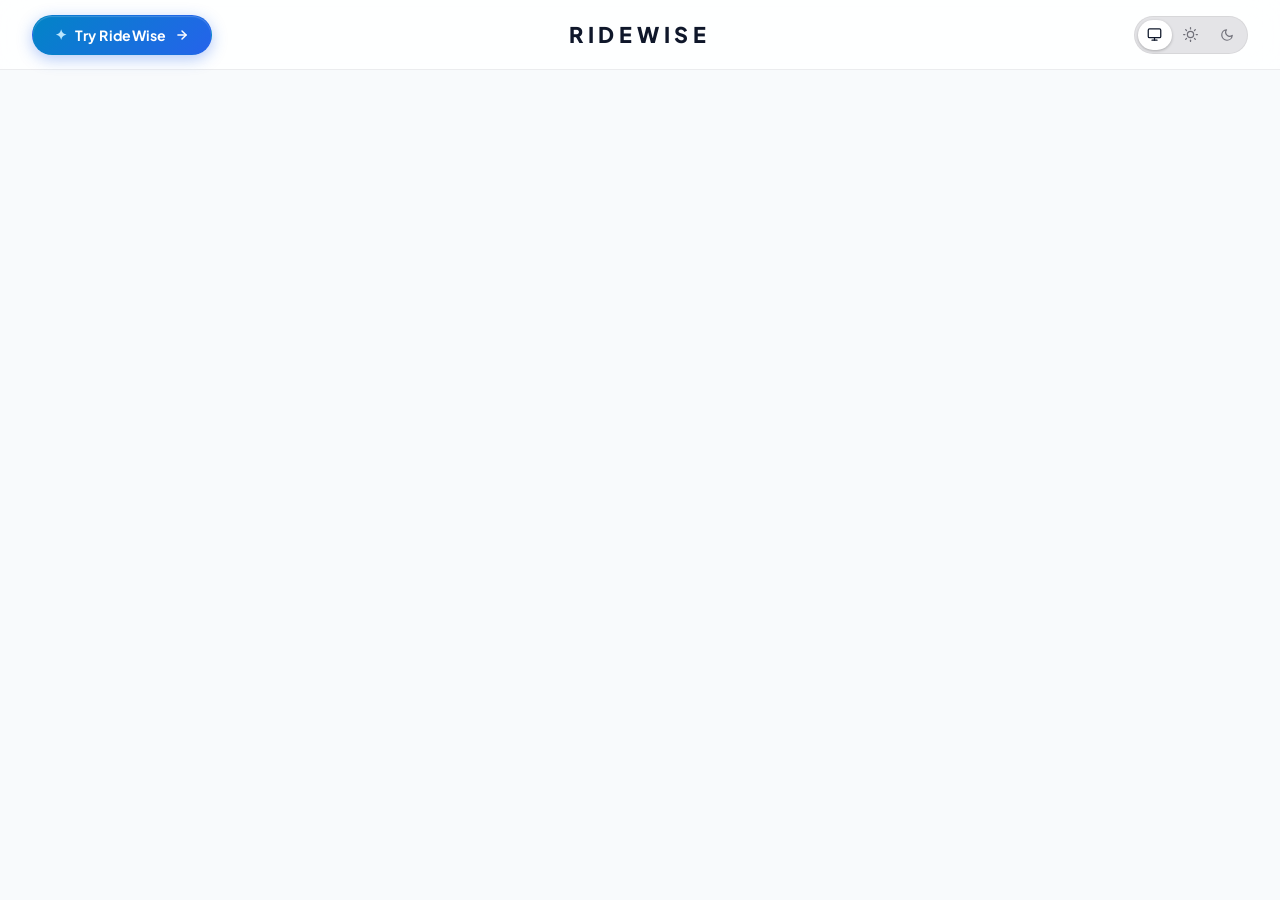
==== landingPage.html @ 850364be "Update landing page layout, styles, and behavior" ====
<!DOCTYPE html>
<html lang="en" data-theme="dark">
<head>
  <meta charset="UTF-8" />
  <meta name="viewport" content="width=device-width, initial-scale=1.0" />
  <title>RIDEWISE</title>

  <!-- App Tab Icon -->
  <link rel="icon" type="image/png" href="ridewise-icon-192.png" />

  <!-- Google Font -->
  <link rel="preconnect" href="https://fonts.googleapis.com" />
  <link rel="preconnect" href="https://fonts.gstatic.com" crossorigin />
  <link href="https://fonts.googleapis.com/css2?family=Plus+Jakarta+Sans:wght@500;700;800&display=swap" rel="stylesheet" />

  <link rel="stylesheet" href="landingPage.css" />
</head>
<body>

  <!-- Top Bar -->
  <header class="topbar">
    <!-- Left: Try RideWise Button -->
    <div class="topbar-left">
      <a href="https://ride-wise.pages.dev" target="_blank" rel="noopener noreferrer" class="btn-try">
        <span class="btn-sparkle">✦</span>
        <span class="btn-text">Try RideWise</span>
        <svg class="btn-arrow" width="14" height="14" viewBox="0 0 24 24" fill="none" stroke="currentColor" stroke-width="2.5" stroke-linecap="round" stroke-linejoin="round">
          <line x1="5" y1="12" x2="19" y2="12"></line>
          <polyline points="12 5 19 12 12 19"></polyline>
        </svg>
      </a>
    </div>

    <!-- Center: App Name -->
    <div class="topbar-center">
      <span class="app-name">RIDEWISE</span>
    </div>

    <!-- Right: 3-Segmented Pill Switcher (System, Light, Dark) -->
    <div class="topbar-right">
      <div class="theme-segment" role="radiogroup" aria-label="Theme switcher">
        <!-- 1. System -->
        <button class="theme-btn" data-theme-choice="system" title="System preference" aria-label="System preference">
          <svg width="15" height="15" viewBox="0 0 24 24" fill="none" stroke="currentColor" stroke-width="2" stroke-linecap="round" stroke-linejoin="round">
            <rect x="2" y="3" width="20" height="14" rx="2" ry="2"></rect>
            <line x1="8" y1="21" x2="16" y2="21"></line>
            <line x1="12" y1="17" x2="12" y2="21"></line>
          </svg>
        </button>

        <!-- 2. Light -->
        <button class="theme-btn" data-theme-choice="light" title="Light theme" aria-label="Light theme">
          <svg width="15" height="15" viewBox="0 0 24 24" fill="none" stroke="currentColor" stroke-width="2" stroke-linecap="round" stroke-linejoin="round">
            <circle cx="12" cy="12" r="5"></circle>
            <line x1="12" y1="1" x2="12" y2="3"></line>
            <line x1="12" y1="21" x2="12" y2="23"></line>
            <line x1="4.22" y1="4.22" x2="5.64" y2="5.64"></line>
            <line x1="18.36" y1="18.36" x2="19.78" y2="19.78"></line>
            <line x1="1" y1="12" x2="3" y2="12"></line>
            <line x1="21" y1="12" x2="23" y2="12"></line>
            <line x1="4.22" y1="19.78" x2="5.64" y2="18.36"></line>
            <line x1="18.36" y1="5.64" x2="19.78" y2="4.22"></line>
          </svg>
        </button>

        <!-- 3. Dark -->
        <button class="theme-btn" data-theme-choice="dark" title="Dark theme" aria-label="Dark theme">
          <svg width="14" height="14" viewBox="0 0 24 24" fill="none" stroke="currentColor" stroke-width="2" stroke-linecap="round" stroke-linejoin="round">
            <path d="M21 12.79A9 9 0 1 1 11.21 3 7 7 0 0 0 21 12.79z"></path>
          </svg>
        </button>
      </div>
    </div>
  </header>

  <main class="main-content">
    <!-- Next sections will go here -->
  </main>

  <script src="landingPage.js"></script>
</body>
</html>
---- landingPage.css ----
/* ==========================================================================
   RIDEWISE LANDING PAGE — 2 THEMES (Dark & Light) + SYSTEM SWITCHER
   ========================================================================== */

/* 1. DARK THEME (Default) */
:root,
[data-theme="dark"] {
  --bg-color: #07090e;
  --topbar-bg: rgba(11, 15, 23, 0.85);
  --border-color: rgba(255, 255, 255, 0.08);

  --text-main: #FFFFFF;
  --text-muted: #94A3B8;

  --accent-cyan: #00F2FE;
  --accent-blue: #3B82F6;

  /* Try Button */
  --btn-try-bg: linear-gradient(135deg, rgba(0, 242, 254, 0.14) 0%, rgba(59, 130, 246, 0.22) 100%);
  --btn-try-border: rgba(0, 242, 254, 0.4);
  --btn-try-color: #FFFFFF;
  --btn-try-glow: rgba(0, 242, 254, 0.35);
  --btn-try-sparkle: #00F2FE;

  /* Pill Switch Colors */
  --pill-bg: #14171F;
  --pill-border: rgba(255, 255, 255, 0.08);
  --pill-icon: #71717A;
  --pill-icon-hover: #D4D4D8;
  --pill-active-bg: #27272A;
  --pill-active-color: #FFFFFF;
}

/* 2. LIGHT THEME */
[data-theme="light"] {
  --bg-color: #F8FAFC;
  --topbar-bg: rgba(255, 255, 255, 0.85);
  --border-color: rgba(15, 23, 42, 0.08);

  --text-main: #0F172A;
  --text-muted: #64748B;

  --accent-cyan: #0284C7;
  --accent-blue: #2563EB;

  /* Try Button */
  --btn-try-bg: linear-gradient(135deg, #0284C7 0%, #2563EB 100%);
  --btn-try-border: transparent;
  --btn-try-color: #FFFFFF;
  --btn-try-glow: rgba(37, 99, 235, 0.35);
  --btn-try-sparkle: #BAE6FD;

  /* Pill Switch Colors */
  --pill-bg: #E4E4E7;
  --pill-border: rgba(0, 0, 0, 0.06);
  --pill-icon: #71717A;
  --pill-icon-hover: #18181B;
  --pill-active-bg: #FFFFFF;
  --pill-active-color: #0F172A;
}

/* Base Reset */
*, *::before, *::after {
  box-sizing: border-box;
  margin: 0;
  padding: 0;
}

body {
  background-color: var(--bg-color);
  color: var(--text-main);
  font-family: 'Plus Jakarta Sans', sans-serif;
  min-height: 100vh;
  transition: background-color 0.3s ease, color 0.3s ease;
}

.text-muted {
  color: var(--text-muted);
}

/* Top Bar */
.topbar {
  position: sticky;
  top: 0;
  width: 100%;
  height: 70px;
  background: var(--topbar-bg);
  backdrop-filter: blur(16px);
  -webkit-backdrop-filter: blur(16px);
  border-bottom: 1px solid var(--border-color);

  display: flex;
  align-items: center;
  justify-content: space-between;
  padding: 0 32px;
  z-index: 100;
  transition: background-color 0.3s ease, border-color 0.3s ease;
}

/* Left: Try RideWise Button */
.topbar-left {
  flex: 1;
  display: flex;
  align-items: center;
  justify-content: flex-start;
}

.btn-try {
  position: relative;
  overflow: hidden;
  display: inline-flex;
  align-items: center;
  gap: 8px;
  padding: 10px 22px;
  background: var(--btn-try-bg);
  border: 1px solid var(--btn-try-border);
  border-radius: 9999px;

  color: var(--btn-try-color);
  font-size: 0.88rem;
  font-weight: 700;
  text-decoration: none;
  letter-spacing: 0.02em;

  box-shadow: 0 4px 15px var(--btn-try-glow), inset 0 1px 1px rgba(255, 255, 255, 0.2);
  transition: all 0.3s cubic-bezier(0.16, 1, 0.3, 1);
}

/* Shimmer Light Reflection Sweep */
.btn-try::before {
  content: '';
  position: absolute;
  top: 0;
  left: -100%;
  width: 60%;
  height: 100%;
  background: linear-gradient(90deg, transparent, rgba(255, 255, 255, 0.35), transparent);
  transform: skewX(-20deg);
  transition: left 0.6s ease;
}

.btn-try:hover::before {
  left: 150%;
}

.btn-try:hover {
  transform: translateY(-2px);
  box-shadow: 0 8px 25px var(--btn-try-glow), inset 0 1px 1px rgba(255, 255, 255, 0.3);
}

.btn-try:active {
  transform: translateY(0px) scale(0.97);
}

/* Sparkle Star */
.btn-sparkle {
  color: var(--btn-try-sparkle);
  font-size: 0.85rem;
  line-height: 1;
  display: inline-block;
  transition: transform 0.4s ease;
}

.btn-try:hover .btn-sparkle {
  transform: rotate(180deg) scale(1.2);
}

/* Arrow Icon */
.btn-arrow {
  transition: transform 0.25s ease;
}

.btn-try:hover .btn-arrow {
  transform: translateX(4px);
}

/* Center: App Name */
.topbar-center {
  flex: 1;
  display: flex;
  align-items: center;
  justify-content: center;
}

.app-name {
  font-size: 1.35rem;
  font-weight: 800;
  letter-spacing: 0.22em;
  color: var(--text-main);
  text-transform: uppercase;
}

/* Right: Theme Segmented Pill Container */
.topbar-right {
  flex: 1;
  display: flex;
  align-items: center;
  justify-content: flex-end;
}

.theme-segment {
  display: inline-flex;
  align-items: center;
  background: var(--pill-bg);
  border: 1px solid var(--pill-border);
  border-radius: 9999px;
  padding: 3px;
  gap: 2px;
  transition: background 0.3s ease;
}

/* Individual Icon Buttons inside the Pill */
.theme-btn {
  background: transparent;
  border: none;
  color: var(--pill-icon);
  width: 34px;
  height: 30px;
  border-radius: 9999px;
  display: flex;
  align-items: center;
  justify-content: center;
  cursor: pointer;
  transition: all 0.2s ease;
}

.theme-btn:hover {
  color: var(--pill-icon-hover);
}

/* Active Highlight Pill (matches uploaded screenshot) */
.theme-btn.active {
  background: var(--pill-active-bg);
  color: var(--pill-active-color);
  box-shadow: 0 1px 3px rgba(0, 0, 0, 0.25);
}
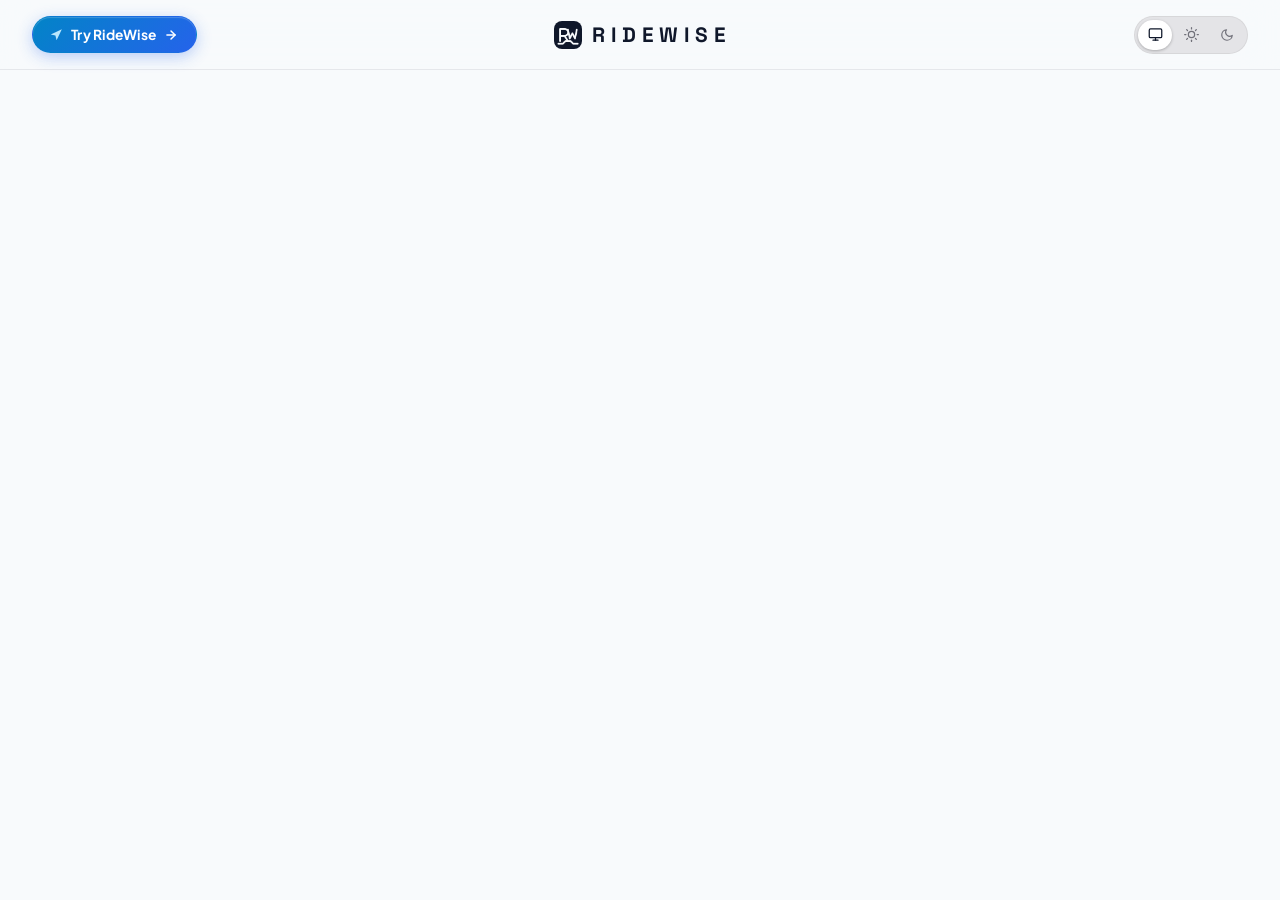
==== commit 649a2294: "The new look of the topbar" ====
--- a/landingPage.html
+++ b/landingPage.html
@@ -8,39 +8,49 @@
   <!-- App Tab Icon -->
   <link rel="icon" type="image/png" href="ridewise-icon-192.png" />
 
-  <!-- Google Font -->
+  <!-- Google Fonts: body text + wordmark -->
   <link rel="preconnect" href="https://fonts.googleapis.com" />
   <link rel="preconnect" href="https://fonts.gstatic.com" crossorigin />
-  <link href="https://fonts.googleapis.com/css2?family=Plus+Jakarta+Sans:wght@500;700;800&display=swap" rel="stylesheet" />
+  <link href="https://fonts.googleapis.com/css2?family=Plus+Jakarta+Sans:wght@500;700;800&family=Space+Grotesk:wght@700&display=swap" rel="stylesheet" />
 
   <link rel="stylesheet" href="landingPage.css" />
 </head>
 <body>
 
   <!-- Top Bar -->
-  <header class="topbar">
+  <header class="topbar" id="topbar">
+
     <!-- Left: Try RideWise Button -->
     <div class="topbar-left">
-      <a href="https://ride-wise.pages.dev" target="_blank" rel="noopener noreferrer" class="btn-try">
-        <span class="btn-sparkle">✦</span>
+      <a href="https://ride-wise.pages.dev" target="_blank" rel="noopener noreferrer" class="btn-try" aria-label="Try RideWise (opens the app)">
+        <!-- Navigation arrow icon (like the GPS puck in the app) -->
+        <svg class="btn-nav-icon" width="14" height="14" viewBox="0 0 24 24" fill="currentColor" aria-hidden="true">
+          <polygon points="3 11 22 2 13 21 11 13 3 11"></polygon>
+        </svg>
         <span class="btn-text">Try RideWise</span>
-        <svg class="btn-arrow" width="14" height="14" viewBox="0 0 24 24" fill="none" stroke="currentColor" stroke-width="2.5" stroke-linecap="round" stroke-linejoin="round">
+        <svg class="btn-arrow" width="14" height="14" viewBox="0 0 24 24" fill="none" stroke="currentColor" stroke-width="2.5" stroke-linecap="round" stroke-linejoin="round" aria-hidden="true">
           <line x1="5" y1="12" x2="19" y2="12"></line>
           <polyline points="12 5 19 12 12 19"></polyline>
         </svg>
       </a>
     </div>
 
-    <!-- Center: App Name -->
+    <!-- Center: App Logo + Name -->
     <div class="topbar-center">
-      <span class="app-name">RIDEWISE</span>
+      <a href="#" class="brand" aria-label="RideWise home">
+        <img src="ridewise-icon-192.png" alt="" class="brand-logo" />
+        <span class="app-name">RIDEWISE</span>
+      </a>
     </div>
 
     <!-- Right: 3-Segmented Pill Switcher (System, Light, Dark) -->
     <div class="topbar-right">
-      <div class="theme-segment" role="radiogroup" aria-label="Theme switcher">
+      <div class="theme-segment" id="themeSegment" role="radiogroup" aria-label="Theme switcher">
+        <!-- Sliding highlight behind the active button -->
+        <span class="theme-thumb" aria-hidden="true"></span>
+
         <!-- 1. System -->
-        <button class="theme-btn" data-theme-choice="system" title="System preference" aria-label="System preference">
+        <button class="theme-btn" role="radio" data-theme-choice="system" title="System preference" aria-label="System preference">
           <svg width="15" height="15" viewBox="0 0 24 24" fill="none" stroke="currentColor" stroke-width="2" stroke-linecap="round" stroke-linejoin="round">
             <rect x="2" y="3" width="20" height="14" rx="2" ry="2"></rect>
             <line x1="8" y1="21" x2="16" y2="21"></line>
@@ -49,7 +59,7 @@
         </button>
 
         <!-- 2. Light -->
-        <button class="theme-btn" data-theme-choice="light" title="Light theme" aria-label="Light theme">
+        <button class="theme-btn" role="radio" data-theme-choice="light" title="Light theme" aria-label="Light theme">
           <svg width="15" height="15" viewBox="0 0 24 24" fill="none" stroke="currentColor" stroke-width="2" stroke-linecap="round" stroke-linejoin="round">
             <circle cx="12" cy="12" r="5"></circle>
             <line x1="12" y1="1" x2="12" y2="3"></line>
@@ -64,7 +74,7 @@
         </button>
 
         <!-- 3. Dark -->
-        <button class="theme-btn" data-theme-choice="dark" title="Dark theme" aria-label="Dark theme">
+        <button class="theme-btn" role="radio" data-theme-choice="dark" title="Dark theme" aria-label="Dark theme">
           <svg width="14" height="14" viewBox="0 0 24 24" fill="none" stroke="currentColor" stroke-width="2" stroke-linecap="round" stroke-linejoin="round">
             <path d="M21 12.79A9 9 0 1 1 11.21 3 7 7 0 0 0 21 12.79z"></path>
           </svg>
--- a/landingPage.css
+++ b/landingPage.css
@@ -2,11 +2,11 @@
    RIDEWISE LANDING PAGE — 2 THEMES (Dark & Light) + SYSTEM SWITCHER
    ========================================================================== */
 
-/* 1. DARK THEME (Default) */
+/* 1. DARK THEME (Default) — night ride */
 :root,
 [data-theme="dark"] {
   --bg-color: #07090e;
-  --topbar-bg: rgba(11, 15, 23, 0.85);
+  --topbar-bg: rgba(7, 9, 14, 0.85);
   --border-color: rgba(255, 255, 255, 0.08);
 
   --text-main: #FFFFFF;
@@ -19,8 +19,8 @@
   --btn-try-bg: linear-gradient(135deg, rgba(0, 242, 254, 0.14) 0%, rgba(59, 130, 246, 0.22) 100%);
   --btn-try-border: rgba(0, 242, 254, 0.4);
   --btn-try-color: #FFFFFF;
-  --btn-try-glow: rgba(0, 242, 254, 0.35);
-  --btn-try-sparkle: #00F2FE;
+  --btn-try-glow: rgba(0, 242, 254, 0.3);
+  --btn-try-icon: #00F2FE;
 
   /* Pill Switch Colors */
   --pill-bg: #14171F;
@@ -31,10 +31,10 @@
   --pill-active-color: #FFFFFF;
 }
 
-/* 2. LIGHT THEME */
+/* 2. LIGHT THEME — day ride */
 [data-theme="light"] {
   --bg-color: #F8FAFC;
-  --topbar-bg: rgba(255, 255, 255, 0.85);
+  --topbar-bg: rgba(248, 250, 252, 0.88);
   --border-color: rgba(15, 23, 42, 0.08);
 
   --text-main: #0F172A;
@@ -47,8 +47,8 @@
   --btn-try-bg: linear-gradient(135deg, #0284C7 0%, #2563EB 100%);
   --btn-try-border: transparent;
   --btn-try-color: #FFFFFF;
-  --btn-try-glow: rgba(37, 99, 235, 0.35);
-  --btn-try-sparkle: #BAE6FD;
+  --btn-try-glow: rgba(37, 99, 235, 0.3);
+  --btn-try-icon: #BAE6FD;
 
   /* Pill Switch Colors */
   --pill-bg: #E4E4E7;
@@ -71,6 +71,7 @@
   color: var(--text-main);
   font-family: 'Plus Jakarta Sans', sans-serif;
   min-height: 100vh;
+  padding-top: 70px;
   transition: background-color 0.3s ease, color 0.3s ease;
 }
 
@@ -78,30 +79,34 @@
   color: var(--text-muted);
 }
 
-/* Top Bar */
+/* ==========================================================================
+   TOP BAR
+   ========================================================================== */
+
 .topbar {
-  position: sticky;
+  position: fixed;
   top: 0;
+  left: 0;
   width: 100%;
   height: 70px;
+  padding: 0 32px;
+  z-index: 1000;
+
+  /* 3 columns: left | center (auto) | right — keeps the name truly centered */
+  display: grid;
+  grid-template-columns: 1fr auto 1fr;
+  align-items: center;
+
   background: var(--topbar-bg);
-  backdrop-filter: blur(16px);
-  -webkit-backdrop-filter: blur(16px);
+  backdrop-filter: blur(16px) saturate(140%);
+  -webkit-backdrop-filter: blur(16px) saturate(140%);
   border-bottom: 1px solid var(--border-color);
-
-  display: flex;
-  align-items: center;
-  justify-content: space-between;
-  padding: 0 32px;
-  z-index: 100;
   transition: background-color 0.3s ease, border-color 0.3s ease;
 }
 
-/* Left: Try RideWise Button */
+/* ---------- Left: Try RideWise Button ---------- */
 .topbar-left {
-  flex: 1;
-  display: flex;
-  align-items: center;
+  display: flex;
   justify-content: flex-start;
 }
 
@@ -111,22 +116,23 @@
   display: inline-flex;
   align-items: center;
   gap: 8px;
-  padding: 10px 22px;
+  padding: 9px 18px 9px 16px;
   background: var(--btn-try-bg);
   border: 1px solid var(--btn-try-border);
   border-radius: 9999px;
 
   color: var(--btn-try-color);
-  font-size: 0.88rem;
+  font-size: 0.86rem;
   font-weight: 700;
   text-decoration: none;
   letter-spacing: 0.02em;
+  white-space: nowrap;
 
   box-shadow: 0 4px 15px var(--btn-try-glow), inset 0 1px 1px rgba(255, 255, 255, 0.2);
-  transition: all 0.3s cubic-bezier(0.16, 1, 0.3, 1);
-}
-
-/* Shimmer Light Reflection Sweep */
+  transition: transform 0.3s cubic-bezier(0.16, 1, 0.3, 1), box-shadow 0.3s ease;
+}
+
+/* Shimmer light sweep */
 .btn-try::before {
   content: '';
   position: absolute;
@@ -139,78 +145,101 @@
   transition: left 0.6s ease;
 }
 
-.btn-try:hover::before {
-  left: 150%;
-}
+.btn-try:hover::before { left: 150%; }
 
 .btn-try:hover {
   transform: translateY(-2px);
   box-shadow: 0 8px 25px var(--btn-try-glow), inset 0 1px 1px rgba(255, 255, 255, 0.3);
 }
 
-.btn-try:active {
-  transform: translateY(0px) scale(0.97);
-}
-
-/* Sparkle Star */
-.btn-sparkle {
-  color: var(--btn-try-sparkle);
-  font-size: 0.85rem;
-  line-height: 1;
-  display: inline-block;
-  transition: transform 0.4s ease;
-}
-
-.btn-try:hover .btn-sparkle {
-  transform: rotate(180deg) scale(1.2);
-}
-
-/* Arrow Icon */
-.btn-arrow {
-  transition: transform 0.25s ease;
-}
-
-.btn-try:hover .btn-arrow {
-  transform: translateX(4px);
-}
-
-/* Center: App Name */
+.btn-try:active { transform: translateY(0) scale(0.97); }
+
+.btn-try:focus-visible {
+  outline: 2px solid var(--accent-cyan);
+  outline-offset: 3px;
+}
+
+/* GPS navigation arrow — "turns" toward the destination on hover */
+.btn-nav-icon {
+  color: var(--btn-try-icon);
+  transform: rotate(0deg);
+  transition: transform 0.4s cubic-bezier(0.16, 1, 0.3, 1);
+}
+
+.btn-try:hover .btn-nav-icon { transform: rotate(45deg); }
+
+.btn-arrow { transition: transform 0.25s ease; }
+.btn-try:hover .btn-arrow { transform: translateX(4px); }
+
+/* ---------- Center: Logo + App Name ---------- */
 .topbar-center {
-  flex: 1;
-  display: flex;
-  align-items: center;
+  display: flex;
   justify-content: center;
 }
 
+.brand {
+  display: inline-flex;
+  align-items: center;
+  gap: 10px;
+  text-decoration: none;
+  color: var(--text-main);
+}
+
+.brand-logo {
+  width: 28px;
+  height: 28px;
+  border-radius: 8px;
+  transition: transform 0.4s cubic-bezier(0.16, 1, 0.3, 1);
+}
+
+.brand:hover .brand-logo { transform: rotate(-8deg) scale(1.06); }
+
 .app-name {
-  font-size: 1.35rem;
-  font-weight: 800;
-  letter-spacing: 0.22em;
+  font-family: 'Space Grotesk', 'Plus Jakarta Sans', sans-serif;
+  font-size: 1.3rem;
+  font-weight: 700;
+  letter-spacing: 0.28em;
+  margin-right: -0.28em;      /* cancels trailing letter-space so it centers perfectly */
   color: var(--text-main);
-  text-transform: uppercase;
-}
-
-/* Right: Theme Segmented Pill Container */
+}
+
+/* ---------- Right: Theme Segmented Pill ---------- */
 .topbar-right {
-  flex: 1;
-  display: flex;
-  align-items: center;
+  display: flex;
   justify-content: flex-end;
 }
 
 .theme-segment {
+  --i: 0;                     /* active button index, set by JS */
+
+  position: relative;
   display: inline-flex;
   align-items: center;
+  gap: 2px;
+  padding: 3px;
   background: var(--pill-bg);
   border: 1px solid var(--pill-border);
   border-radius: 9999px;
-  padding: 3px;
-  gap: 2px;
   transition: background 0.3s ease;
 }
 
-/* Individual Icon Buttons inside the Pill */
+/* Sliding highlight that glides to the active button */
+.theme-thumb {
+  position: absolute;
+  top: 3px;
+  left: 3px;
+  width: 34px;
+  height: 30px;
+  border-radius: 9999px;
+  background: var(--pill-active-bg);
+  box-shadow: 0 1px 3px rgba(0, 0, 0, 0.25);
+  transform: translateX(calc(var(--i) * 36px));   /* 34px button + 2px gap */
+  transition: transform 0.35s cubic-bezier(0.16, 1, 0.3, 1), background 0.3s ease;
+}
+
 .theme-btn {
+  position: relative;
+  z-index: 1;                 /* sits above the sliding thumb */
   background: transparent;
   border: none;
   color: var(--pill-icon);
@@ -221,16 +250,44 @@
   align-items: center;
   justify-content: center;
   cursor: pointer;
-  transition: all 0.2s ease;
-}
-
-.theme-btn:hover {
-  color: var(--pill-icon-hover);
-}
-
-/* Active Highlight Pill (matches uploaded screenshot) */
-.theme-btn.active {
-  background: var(--pill-active-bg);
-  color: var(--pill-active-color);
-  box-shadow: 0 1px 3px rgba(0, 0, 0, 0.25);
-}
+  transition: color 0.2s ease;
+}
+
+.theme-btn:hover { color: var(--pill-icon-hover); }
+.theme-btn.active { color: var(--pill-active-color); }
+
+.theme-btn:focus-visible {
+  outline: 2px solid var(--accent-cyan);
+  outline-offset: 1px;
+}
+
+/* ==========================================================================
+   RESPONSIVE
+   ========================================================================== */
+
+@media (max-width: 640px) {
+  .topbar { padding: 0 14px; height: 64px; }
+  body { padding-top: 64px; }
+
+  .btn-try { padding: 8px 12px; font-size: 0.8rem; gap: 6px; }
+  .btn-arrow { display: none; }
+
+  .brand-logo { display: none; }         /* keep only the name in the center on phones */
+  .app-name { font-size: 1rem; letter-spacing: 0.18em; margin-right: -0.18em; }
+
+  .theme-btn, .theme-thumb { width: 30px; height: 28px; }
+  .theme-thumb { transform: translateX(calc(var(--i) * 32px)); }
+}
+
+@media (max-width: 400px) {
+  .btn-text { display: none; }           /* very small phones: icon-only button */
+  .btn-try { padding: 8px 10px; }
+}
+
+/* Respect users who prefer less motion */
+@media (prefers-reduced-motion: reduce) {
+  *, *::before, *::after {
+    transition-duration: 0.01ms !important;
+    animation-duration: 0.01ms !important;
+  }
+}
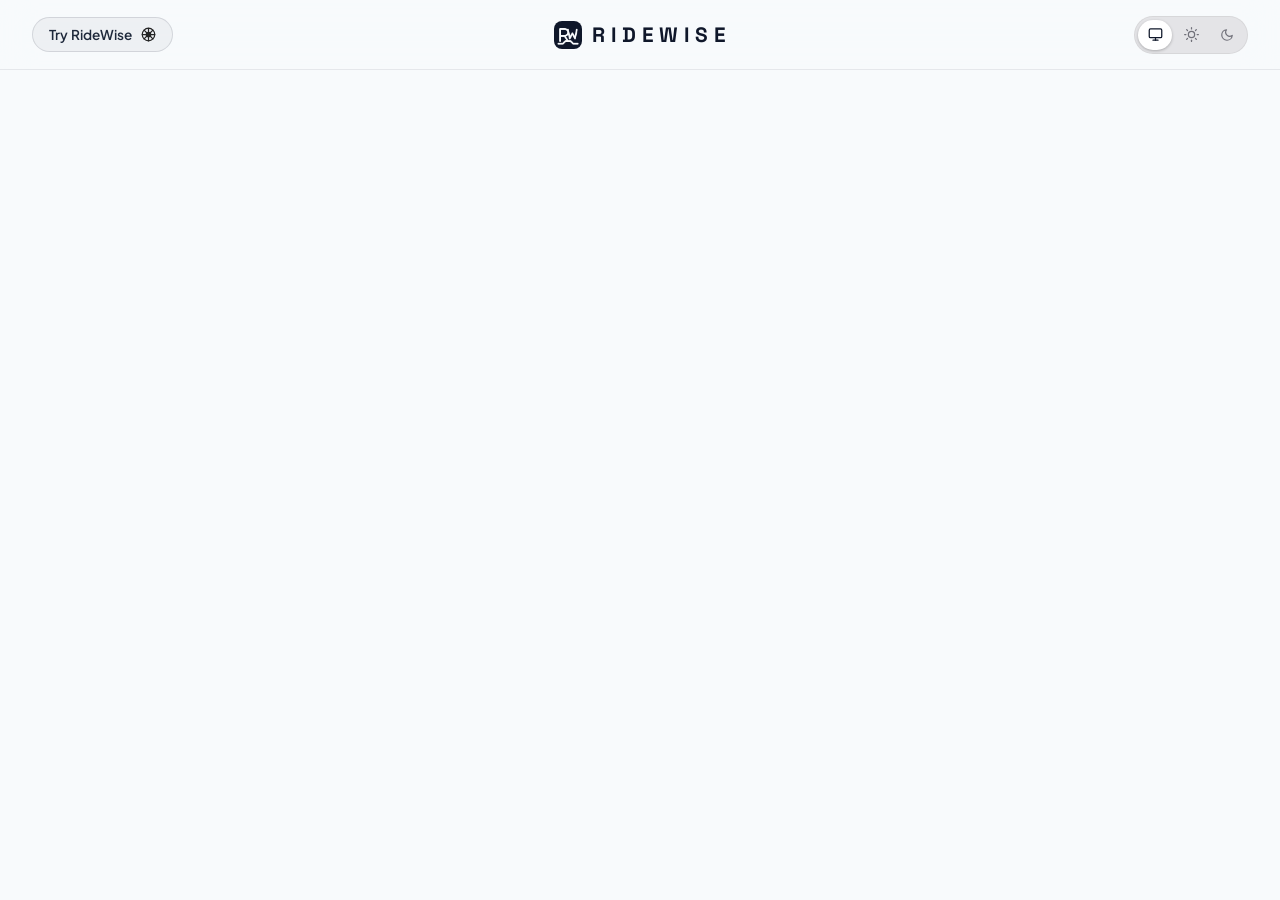
==== commit c18bbbd3: "Now the button is corrected with good style and design" ====
--- a/landingPage.html
+++ b/landingPage.html
@@ -23,14 +23,22 @@
     <!-- Left: Try RideWise Button -->
     <div class="topbar-left">
       <a href="https://ride-wise.pages.dev" target="_blank" rel="noopener noreferrer" class="btn-try" aria-label="Try RideWise (opens the app)">
-        <!-- Navigation arrow icon (like the GPS puck in the app) -->
-        <svg class="btn-nav-icon" width="14" height="14" viewBox="0 0 24 24" fill="currentColor" aria-hidden="true">
-          <polygon points="3 11 22 2 13 21 11 13 3 11"></polygon>
-        </svg>
         <span class="btn-text">Try RideWise</span>
-        <svg class="btn-arrow" width="14" height="14" viewBox="0 0 24 24" fill="none" stroke="currentColor" stroke-width="2.5" stroke-linecap="round" stroke-linejoin="round" aria-hidden="true">
-          <line x1="5" y1="12" x2="19" y2="12"></line>
-          <polyline points="12 5 19 12 12 19"></polyline>
+        <!-- Wheel / Tyre SVG -->
+        <svg class="btn-tyre" width="15" height="15" viewBox="0 0 24 24" fill="none" stroke="currentColor" stroke-width="2" stroke-linecap="round" stroke-linejoin="round" aria-hidden="true">
+          <!-- Outer tyre rim -->
+          <circle cx="12" cy="12" r="10"></circle>
+          <!-- Center hub -->
+          <circle cx="12" cy="12" r="3.5" fill="currentColor"></circle>
+          <!-- Wheel spokes -->
+          <line x1="12" y1="2" x2="12" y2="8.5"></line>
+          <line x1="12" y1="15.5" x2="12" y2="22"></line>
+          <line x1="2" y1="12" x2="8.5" y2="12"></line>
+          <line x1="15.5" y1="12" x2="22" y2="12"></line>
+          <line x1="4.93" y1="4.93" x2="9.5" y2="9.5"></line>
+          <line x1="14.5" y1="14.5" x2="19.07" y2="19.07"></line>
+          <line x1="4.93" y1="19.07" x2="9.5" y2="14.5"></line>
+          <line x1="14.5" y1="9.5" x2="19.07" y2="4.93"></line>
         </svg>
       </a>
     </div>
@@ -89,4 +97,4 @@
 
   <script src="landingPage.js"></script>
 </body>
-</html>
+</html> 
--- a/landingPage.css
+++ b/landingPage.css
@@ -14,13 +14,16 @@
 
   --accent-cyan: #00F2FE;
   --accent-blue: #3B82F6;
-
-  /* Try Button */
-  --btn-try-bg: linear-gradient(135deg, rgba(0, 242, 254, 0.14) 0%, rgba(59, 130, 246, 0.22) 100%);
-  --btn-try-border: rgba(0, 242, 254, 0.4);
-  --btn-try-color: #FFFFFF;
-  --btn-try-glow: rgba(0, 242, 254, 0.3);
-  --btn-try-icon: #00F2FE;
+  --tyre-color: white;
+
+  /* Try Button - Simple & Refined */
+  --btn-try-bg: rgba(255, 255, 255, 0.04);
+  --btn-try-border: rgba(255, 255, 255, 0.12);
+  --btn-try-hover-bg: rgba(255, 255, 255, 0.08);
+  --btn-try-hover-border: rgba(255, 255, 255, 0.3);
+  --btn-try-color: #E2E8F0;
+  --btn-try-hover-color: #FFFFFF;
+  --btn-try-arrow: #FFFFFF;
 
   /* Pill Switch Colors */
   --pill-bg: #14171F;
@@ -42,13 +45,16 @@
 
   --accent-cyan: #0284C7;
   --accent-blue: #2563EB;
-
-  /* Try Button */
-  --btn-try-bg: linear-gradient(135deg, #0284C7 0%, #2563EB 100%);
-  --btn-try-border: transparent;
-  --btn-try-color: #FFFFFF;
-  --btn-try-glow: rgba(37, 99, 235, 0.3);
-  --btn-try-icon: #BAE6FD;
+  --tyre-color :  black;
+
+  /* Try Button - Simple & Refined */
+  --btn-try-bg: rgba(15, 23, 42, 0.04);
+  --btn-try-border: rgba(15, 23, 42, 0.12);
+  --btn-try-hover-bg: rgba(0, 0, 0, 0.06);
+  --btn-try-hover-border: rgba(15, 23, 42, 0.3);
+  --btn-try-color: #1E293B;
+  --btn-try-hover-color: #000000;
+  --btn-try-arrow: #000000;
 
   /* Pill Switch Colors */
   --pill-bg: #E4E4E7;
@@ -111,65 +117,62 @@
 }
 
 .btn-try {
-  position: relative;
-  overflow: hidden;
   display: inline-flex;
   align-items: center;
   gap: 8px;
-  padding: 9px 18px 9px 16px;
+  padding: 8px 16px;
   background: var(--btn-try-bg);
   border: 1px solid var(--btn-try-border);
   border-radius: 9999px;
 
   color: var(--btn-try-color);
-  font-size: 0.86rem;
-  font-weight: 700;
+  font-size: 0.85rem;
+  font-weight: 600;
   text-decoration: none;
-  letter-spacing: 0.02em;
+  letter-spacing: 0.01em;
   white-space: nowrap;
 
-  box-shadow: 0 4px 15px var(--btn-try-glow), inset 0 1px 1px rgba(255, 255, 255, 0.2);
-  transition: transform 0.3s cubic-bezier(0.16, 1, 0.3, 1), box-shadow 0.3s ease;
-}
-
-/* Shimmer light sweep */
-.btn-try::before {
-  content: '';
-  position: absolute;
-  top: 0;
-  left: -100%;
-  width: 60%;
-  height: 100%;
-  background: linear-gradient(90deg, transparent, rgba(255, 255, 255, 0.35), transparent);
-  transform: skewX(-20deg);
-  transition: left 0.6s ease;
-}
-
-.btn-try:hover::before { left: 150%; }
+  transition: all 0.25s cubic-bezier(0.16, 1, 0.3, 1);
+}
+
+/* Tyre Icon */
+.btn-tyre {
+  color: var(--tyre-color);
+  opacity: 0.85;
+  transform-origin: center;
+  transition: opacity 0.2s ease;
+}
 
 .btn-try:hover {
-  transform: translateY(-2px);
-  box-shadow: 0 8px 25px var(--btn-try-glow), inset 0 1px 1px rgba(255, 255, 255, 0.3);
-}
-
-.btn-try:active { transform: translateY(0) scale(0.97); }
+  background: var(--btn-try-hover-bg);
+  border-color: var(--btn-try-hover-border);
+  color: var(--btn-try-hover-color);
+  transform: translateY(-1px);
+}
+
+/* Continuous smooth spin ONLY while hovering, stops instantly on mouse leave */
+.btn-try:hover .btn-tyre {
+  opacity: 1;
+  animation: tyreSpin 0.7s linear infinite;
+}
+
+@keyframes tyreSpin {
+  from {
+    transform: rotate(0deg);
+  }
+  to {
+    transform: rotate(360deg);
+  }
+}
+
+.btn-try:active {
+  transform: translateY(0px) scale(0.98);
+}
 
 .btn-try:focus-visible {
-  outline: 2px solid var(--accent-cyan);
-  outline-offset: 3px;
-}
-
-/* GPS navigation arrow — "turns" toward the destination on hover */
-.btn-nav-icon {
-  color: var(--btn-try-icon);
-  transform: rotate(0deg);
-  transition: transform 0.4s cubic-bezier(0.16, 1, 0.3, 1);
-}
-
-.btn-try:hover .btn-nav-icon { transform: rotate(45deg); }
-
-.btn-arrow { transition: transform 0.25s ease; }
-.btn-try:hover .btn-arrow { transform: translateX(4px); }
+  outline: 2px solid var(--btn-try-border);
+  outline-offset: 2px;
+}
 
 /* ---------- Center: Logo + App Name ---------- */
 .topbar-center {
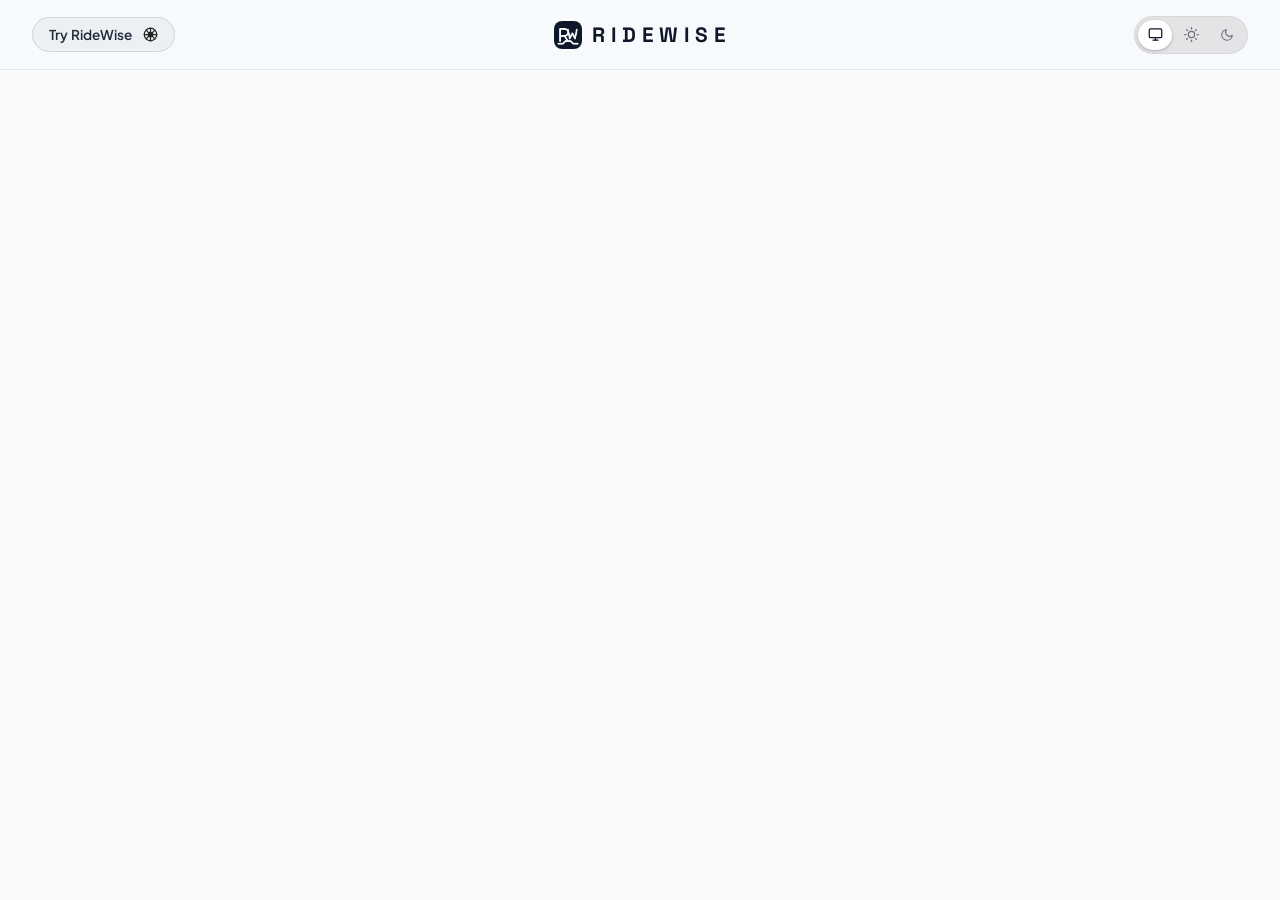
==== commit cb4b02ba: "The tyre spin is created" ====
--- a/landingPage.html
+++ b/landingPage.html
@@ -24,22 +24,29 @@
     <div class="topbar-left">
       <a href="https://ride-wise.pages.dev" target="_blank" rel="noopener noreferrer" class="btn-try" aria-label="Try RideWise (opens the app)">
         <span class="btn-text">Try RideWise</span>
-        <!-- Wheel / Tyre SVG -->
-        <svg class="btn-tyre" width="15" height="15" viewBox="0 0 24 24" fill="none" stroke="currentColor" stroke-width="2" stroke-linecap="round" stroke-linejoin="round" aria-hidden="true">
-          <!-- Outer tyre rim -->
-          <circle cx="12" cy="12" r="10"></circle>
-          <!-- Center hub -->
-          <circle cx="12" cy="12" r="3.5" fill="currentColor"></circle>
-          <!-- Wheel spokes -->
-          <line x1="12" y1="2" x2="12" y2="8.5"></line>
-          <line x1="12" y1="15.5" x2="12" y2="22"></line>
-          <line x1="2" y1="12" x2="8.5" y2="12"></line>
-          <line x1="15.5" y1="12" x2="22" y2="12"></line>
-          <line x1="4.93" y1="4.93" x2="9.5" y2="9.5"></line>
-          <line x1="14.5" y1="14.5" x2="19.07" y2="19.07"></line>
-          <line x1="4.93" y1="19.07" x2="9.5" y2="14.5"></line>
-          <line x1="14.5" y1="9.5" x2="19.07" y2="4.93"></line>
-        </svg>
+        <!-- Tyre wrapper with speed lines behind it -->
+        <span class="tyre-wrapper">
+          <span class="speed-lines" aria-hidden="true">
+            <span class="speed-line line-1"></span>
+            <span class="speed-line line-2"></span>
+          </span>
+          <!-- Wheel / Tyre SVG -->
+          <svg class="btn-tyre" width="15" height="15" viewBox="0 0 24 24" fill="none" stroke="currentColor" stroke-width="2" stroke-linecap="round" stroke-linejoin="round" aria-hidden="true">
+            <!-- Outer tyre rim -->
+            <circle cx="12" cy="12" r="10"></circle>
+            <!-- Center hub -->
+            <circle cx="12" cy="12" r="3.5" fill="currentColor"></circle>
+            <!-- Wheel spokes -->
+            <line x1="12" y1="2" x2="12" y2="8.5"></line>
+            <line x1="12" y1="15.5" x2="12" y2="22"></line>
+            <line x1="2" y1="12" x2="8.5" y2="12"></line>
+            <line x1="15.5" y1="12" x2="22" y2="12"></line>
+            <line x1="4.93" y1="4.93" x2="9.5" y2="9.5"></line>
+            <line x1="14.5" y1="14.5" x2="19.07" y2="19.07"></line>
+            <line x1="4.93" y1="19.07" x2="9.5" y2="14.5"></line>
+            <line x1="14.5" y1="9.5" x2="19.07" y2="4.93"></line>
+          </svg>
+        </span>
       </a>
     </div>
 
--- a/landingPage.css
+++ b/landingPage.css
@@ -135,12 +135,51 @@
   transition: all 0.25s cubic-bezier(0.16, 1, 0.3, 1);
 }
 
+/* Tyre Wrapper with Speed Lines */
+.tyre-wrapper {
+  position: relative;
+  display: inline-flex;
+  align-items: center;
+  justify-content: center;
+  margin-left: 2px;
+}
+
+/* Speed / Motion lines behind the tyre (white in dark, black in light) */
+.speed-lines {
+  position: absolute;
+  right: calc(100% + 2px);
+  top: 50%;
+  transform: translateY(-50%);
+  display: flex;
+  flex-direction: column;
+  gap: 3px;
+  pointer-events: none;
+  opacity: 0;
+  transition: opacity 0.25s ease;
+}
+
+.speed-line {
+  height: 1.5px;
+  background-color: var(--tyre-color);
+  border-radius: 9999px;
+  transform-origin: right center;
+}
+
+.speed-line.line-1 {
+  width: 9px;
+}
+
+.speed-line.line-2 {
+  width: 6px;
+  margin-left: 3px;
+}
+
 /* Tyre Icon */
 .btn-tyre {
   color: var(--tyre-color);
   opacity: 0.85;
   transform-origin: center;
-  transition: opacity 0.2s ease;
+  transition: opacity 0.2s ease, transform 0.25s ease;
 }
 
 .btn-try:hover {
@@ -150,13 +189,37 @@
   transform: translateY(-1px);
 }
 
-/* Continuous smooth spin ONLY while hovering, stops instantly on mouse leave */
+/* Show speed lines and stream them backward on hover */
+.btn-try:hover .speed-lines {
+  opacity: 0.75;
+}
+
+.btn-try:hover .speed-line.line-1 {
+  animation: streamLine 0.4s ease-in-out infinite alternate;
+}
+
+.btn-try:hover .speed-line.line-2 {
+  animation: streamLine 0.4s ease-in-out infinite 0.15s alternate;
+}
+
+@keyframes streamLine {
+  from {
+    transform: scaleX(0.5);
+    opacity: 0.3;
+  }
+  to {
+    transform: scaleX(1.3);
+    opacity: 0.9;
+  }
+}
+
+/* Tyre moves slightly forward and spins continuously */
 .btn-try:hover .btn-tyre {
   opacity: 1;
-  animation: tyreSpin 0.7s linear infinite;
-}
-
-@keyframes tyreSpin {
+  animation: tyreRoll 0.6s linear infinite;
+}
+
+@keyframes tyreRoll {
   from {
     transform: rotate(0deg);
   }
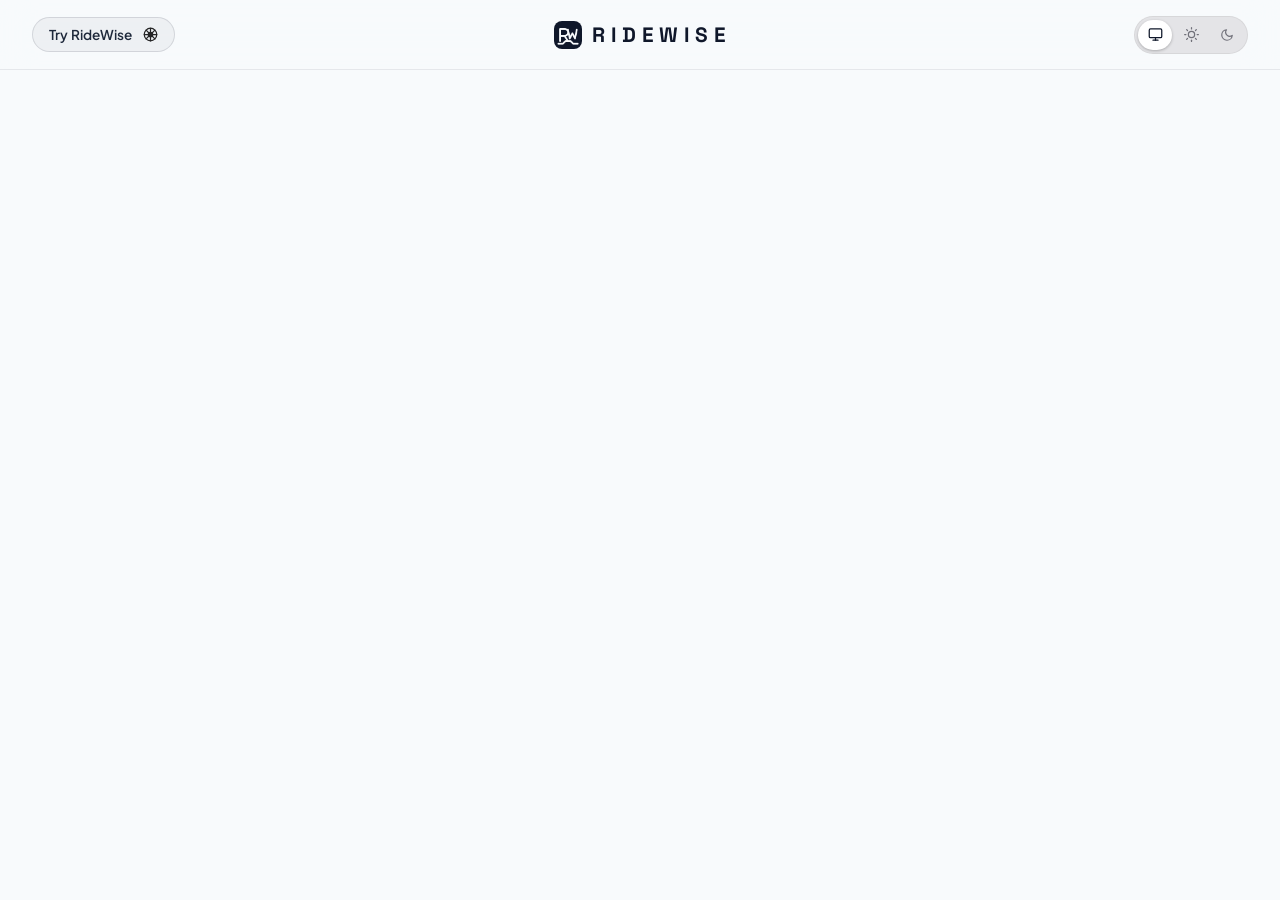
==== commit 178709ed: "The Zibber animation is completed" ====
--- a/landingPage.html
+++ b/landingPage.html
@@ -22,7 +22,7 @@
 
     <!-- Left: Try RideWise Button -->
     <div class="topbar-left">
-      <a href="https://ride-wise.pages.dev" target="_blank" rel="noopener noreferrer" class="btn-try" aria-label="Try RideWise (opens the app)">
+      <a href="https://ride-wise.pages.dev" target="_blank" rel="noopener noreferrer" class="btn-try" id="btnTryRideWise" aria-label="Try RideWise (opens the app)">
         <span class="btn-text">Try RideWise</span>
         <!-- Tyre wrapper with speed lines behind it -->
         <span class="tyre-wrapper">
@@ -31,7 +31,7 @@
             <span class="speed-line line-2"></span>
           </span>
           <!-- Wheel / Tyre SVG -->
-          <svg class="btn-tyre" width="15" height="15" viewBox="0 0 24 24" fill="none" stroke="currentColor" stroke-width="2" stroke-linecap="round" stroke-linejoin="round" aria-hidden="true">
+          <svg class="btn-tyre" id="btnTyreIcon" width="15" height="15" viewBox="0 0 24 24" fill="none" stroke="currentColor" stroke-width="2" stroke-linecap="round" stroke-linejoin="round" aria-hidden="true">
             <!-- Outer tyre rim -->
             <circle cx="12" cy="12" r="10"></circle>
             <!-- Center hub -->
@@ -102,6 +102,61 @@
     <!-- Next sections will go here -->
   </main>
 
+  <!-- ==========================================================================
+       ZIPPER LAUNCH TRANSITION OVERLAY
+       ========================================================================== -->
+  <div id="zipOverlay" class="zip-overlay" aria-hidden="true">
+    <!-- Unzipped Portal Screen (revealed from top-left downward) -->
+    <div class="zip-portal" id="zipPortal">
+      <div class="zip-portal-content">
+        <div class="zip-portal-brand">
+          <img src="ridewise-icon-192.png" alt="RideWise" class="zip-portal-logo" />
+          <span class="zip-portal-name">RIDEWISE</span>
+        </div>
+        <p class="zip-portal-tagline">Launching Navigation Platform...</p>
+        <div class="zip-portal-track">
+          <div class="zip-portal-progress"></div>
+        </div>
+      </div>
+    </div>
+
+    <!-- Zipper teeth + fabric edge shadows (drawn by JS every frame) -->
+    <svg class="zip-svg" id="zipSvg">
+      <defs>
+        <filter id="zipBlur" x="-20%" y="-20%" width="140%" height="140%">
+          <feGaussianBlur stdDeviation="6"></feGaussianBlur>
+        </filter>
+      </defs>
+      <!-- Shadows cast by the two fabric edges into the opening -->
+      <polyline id="zipShadowTop" class="zip-shadow"></polyline>
+      <polyline id="zipShadowBottom" class="zip-shadow"></polyline>
+      <!-- Fabric tape lines -->
+      <polyline id="zipTapeTop" class="zip-tape"></polyline>
+      <polyline id="zipTapeBottom" class="zip-tape"></polyline>
+      <!-- Separated teeth on each open edge -->
+      <polyline id="zipTeethTop" class="zip-teeth"></polyline>
+      <polyline id="zipTeethBottom" class="zip-teeth"></polyline>
+      <!-- Still-closed (interlocked) teeth: before the stop and ahead of the slider -->
+      <path id="zipClosedA" class="zip-teeth"></path>
+      <path id="zipClosedB" class="zip-teeth offset"></path>
+    </svg>
+
+    <!-- The slider: the tyre itself -->
+    <div class="zip-slider" id="zipSlider">
+      <svg width="22" height="22" viewBox="0 0 24 24" fill="none" stroke="currentColor" stroke-width="2" stroke-linecap="round" stroke-linejoin="round">
+        <circle cx="12" cy="12" r="10"></circle>
+        <circle cx="12" cy="12" r="3.5" fill="currentColor"></circle>
+        <line x1="12" y1="2" x2="12" y2="8.5"></line>
+        <line x1="12" y1="15.5" x2="12" y2="22"></line>
+        <line x1="2" y1="12" x2="8.5" y2="12"></line>
+        <line x1="15.5" y1="12" x2="22" y2="12"></line>
+        <line x1="4.93" y1="4.93" x2="9.5" y2="9.5"></line>
+        <line x1="14.5" y1="14.5" x2="19.07" y2="19.07"></line>
+        <line x1="4.93" y1="19.07" x2="9.5" y2="14.5"></line>
+        <line x1="14.5" y1="9.5" x2="19.07" y2="4.93"></line>
+      </svg>
+    </div>
+  </div>
   <script src="landingPage.js"></script>
 </body>
 </html> 
--- a/landingPage.css
+++ b/landingPage.css
@@ -32,6 +32,17 @@
   --pill-icon-hover: #D4D4D8;
   --pill-active-bg: #27272A;
   --pill-active-color: #FFFFFF;
+
+  /* Zipper Launch Transition */
+  --zip-portal-bg: #111419;
+  --zip-portal-glow: rgba(255, 255, 255, 0.06);
+  --zip-portal-text: #FFFFFF;
+  --zip-portal-muted: #94A3B8;
+  --zip-teeth: rgba(255, 255, 255, 0.9);
+  --zip-shadow: rgba(0, 0, 0, 0.75);
+  --zip-tyre-color: #FFFFFF;
+  --zip-track-fill: rgba(255, 255, 255, 0.12);
+  --zip-progress-fill: #FFFFFF;
 }
 
 /* 2. LIGHT THEME — day ride */
@@ -63,6 +74,17 @@
   --pill-icon-hover: #18181B;
   --pill-active-bg: #FFFFFF;
   --pill-active-color: #0F172A;
+
+  /* Zipper Launch Transition */
+  --zip-portal-bg: #E9ECF0;
+  --zip-portal-glow: rgba(255, 255, 255, 0.8);
+  --zip-portal-text: #0F172A;
+  --zip-portal-muted: #64748B;
+  --zip-teeth: rgba(15, 23, 42, 0.85);
+  --zip-shadow: rgba(15, 23, 42, 0.35);
+  --zip-tyre-color: #000000;
+  --zip-track-fill: rgba(15, 23, 42, 0.1);
+  --zip-progress-fill: #0F172A;
 }
 
 /* Base Reset */
@@ -132,7 +154,12 @@
   letter-spacing: 0.01em;
   white-space: nowrap;
 
-  transition: all 0.25s cubic-bezier(0.16, 1, 0.3, 1);
+  transition: background-color 0.25s ease, border-color 0.25s ease, color 0.25s ease;
+}
+
+/* Ensure child elements never interfere with hover */
+.btn-try * {
+  pointer-events: none;
 }
 
 /* Tyre Wrapper with Speed Lines */
@@ -153,9 +180,8 @@
   display: flex;
   flex-direction: column;
   gap: 3px;
-  pointer-events: none;
   opacity: 0;
-  transition: opacity 0.25s ease;
+  transition: opacity 0.2s ease;
 }
 
 .speed-line {
@@ -178,15 +204,16 @@
 .btn-tyre {
   color: var(--tyre-color);
   opacity: 0.85;
-  transform-origin: center;
-  transition: opacity 0.2s ease, transform 0.25s ease;
+  display: block;
+  transform-origin: 50% 50%;
+  transition: opacity 0.2s ease;
+  will-change: transform;
 }
 
 .btn-try:hover {
   background: var(--btn-try-hover-bg);
   border-color: var(--btn-try-hover-border);
   color: var(--btn-try-hover-color);
-  transform: translateY(-1px);
 }
 
 /* Show speed lines and stream them backward on hover */
@@ -213,17 +240,17 @@
   }
 }
 
-/* Tyre moves slightly forward and spins continuously */
+/* Continuous, seamless 360 spin without any stutter or restart */
 .btn-try:hover .btn-tyre {
   opacity: 1;
   animation: tyreRoll 0.6s linear infinite;
 }
 
 @keyframes tyreRoll {
-  from {
+  0% {
     transform: rotate(0deg);
   }
-  to {
+  100% {
     transform: rotate(360deg);
   }
 }
@@ -232,10 +259,10 @@
   transform: translateY(0px) scale(0.98);
 }
 
-.btn-try:focus-visible {
+/* .btn-try:focus-visible {
   outline: 2px solid var(--btn-try-border);
   outline-offset: 2px;
-}
+} */
 
 /* ---------- Center: Logo + App Name ---------- */
 .topbar-center {
@@ -357,3 +384,168 @@
     animation-duration: 0.01ms !important;
   }
 }
+
+
+/* ==========================================================================
+   ZIPPER LAUNCH TRANSITION
+   The zipper line is the bottom edge of the top bar.
+   The tyre is the slider: it drops onto the line, rolls left → right,
+   and the teeth separate behind it into a real "eye" shaped opening.
+   All shapes are drawn per-frame by JS (landingPage.js).
+   ========================================================================== */
+
+.zip-overlay {
+  position: fixed;
+  inset: 0;
+  z-index: 99999;
+  pointer-events: none;
+  visibility: hidden;
+}
+
+.zip-overlay.active {
+  visibility: visible;
+  pointer-events: auto;          /* block clicks while launching */
+}
+
+/* What is revealed inside the opening */
+.zip-portal {
+  position: absolute;
+  inset: 0;
+  display: flex;
+  align-items: center;
+  justify-content: center;
+  background:
+    radial-gradient(circle at 50% 45%, var(--zip-portal-glow) 0%, transparent 55%),
+    var(--zip-portal-bg);
+  color: var(--zip-portal-text);
+  clip-path: polygon(0 0, 0 0, 0 0);   /* closed until JS opens it */
+  will-change: clip-path;
+}
+
+.zip-portal-content {
+  display: flex;
+  flex-direction: column;
+  align-items: center;
+  gap: 14px;
+  padding: 32px;
+  text-align: center;
+  user-select: none;
+  opacity: 0;
+  transform: scale(0.96);
+  transition: opacity 0.35s ease, transform 0.45s cubic-bezier(0.16, 1, 0.3, 1);
+}
+
+.zip-portal.revealed .zip-portal-content {
+  opacity: 1;
+  transform: scale(1);
+}
+
+.zip-portal-brand {
+  display: flex;
+  align-items: center;
+  gap: 14px;
+}
+
+.zip-portal-logo {
+  width: 52px;
+  height: 52px;
+  border-radius: 14px;
+}
+
+.zip-portal-name {
+  font-family: 'Space Grotesk', 'Plus Jakarta Sans', sans-serif;
+  font-size: 2rem;
+  font-weight: 700;
+  letter-spacing: 0.28em;
+  margin-right: -0.28em;
+  color: var(--zip-portal-text);
+}
+
+.zip-portal-tagline {
+  font-size: 0.9rem;
+  font-weight: 500;
+  letter-spacing: 0.05em;
+  color: var(--zip-portal-muted);
+}
+
+.zip-portal-track {
+  width: 180px;
+  height: 2px;
+  margin-top: 6px;
+  border-radius: 9999px;
+  overflow: hidden;
+  background: var(--zip-track-fill);
+}
+
+.zip-portal-progress {
+  width: 100%;
+  height: 100%;
+  background: var(--zip-progress-fill);
+  transform: scaleX(0);
+  transform-origin: left;
+}
+
+.zip-portal.revealed .zip-portal-progress {
+  animation: zipProgress 0.6s cubic-bezier(0.16, 1, 0.3, 1) forwards;
+  /* this Will actual move the progress bar */
+}
+
+@keyframes zipProgress {
+  to { transform: scaleX(1); }
+}
+
+/* SVG layer: teeth + fabric edge shadows */
+.zip-svg {
+  position: absolute;
+  inset: 0;
+  width: 100%;
+  height: 100%;
+  overflow: visible;
+}
+
+/* Zipper teeth: short thick dashes = individual teeth */
+.zip-teeth {
+  fill: none;
+  stroke: var(--zip-teeth);
+  stroke-width: 4;
+  stroke-dasharray: 2.5 3.5;
+  stroke-linecap: butt;
+}
+
+/* Second closed row is shifted half a tooth → teeth interlock */
+.zip-teeth.offset {
+  stroke-dashoffset: 3;
+}
+
+/* Fabric tape under the teeth */
+.zip-tape {
+  fill: none;
+  stroke: var(--zip-teeth);
+  stroke-width: 1;
+  opacity: 0.35;
+}
+
+/* Soft shadow the fabric edges cast into the opening (depth) */
+.zip-shadow {
+  fill: none;
+  stroke: var(--zip-shadow);
+  stroke-width: 14;
+  filter: url(#zipBlur);
+}
+
+/* The slider (tyre). Position + rotation set by JS every frame */
+.zip-slider {
+  position: absolute;
+  top: 0;
+  left: 0;
+  width: 22px;
+  height: 22px;
+  color: var(--zip-tyre-color);
+  will-change: transform;
+}
+
+.zip-slider svg {
+  display: block;
+}
+
+
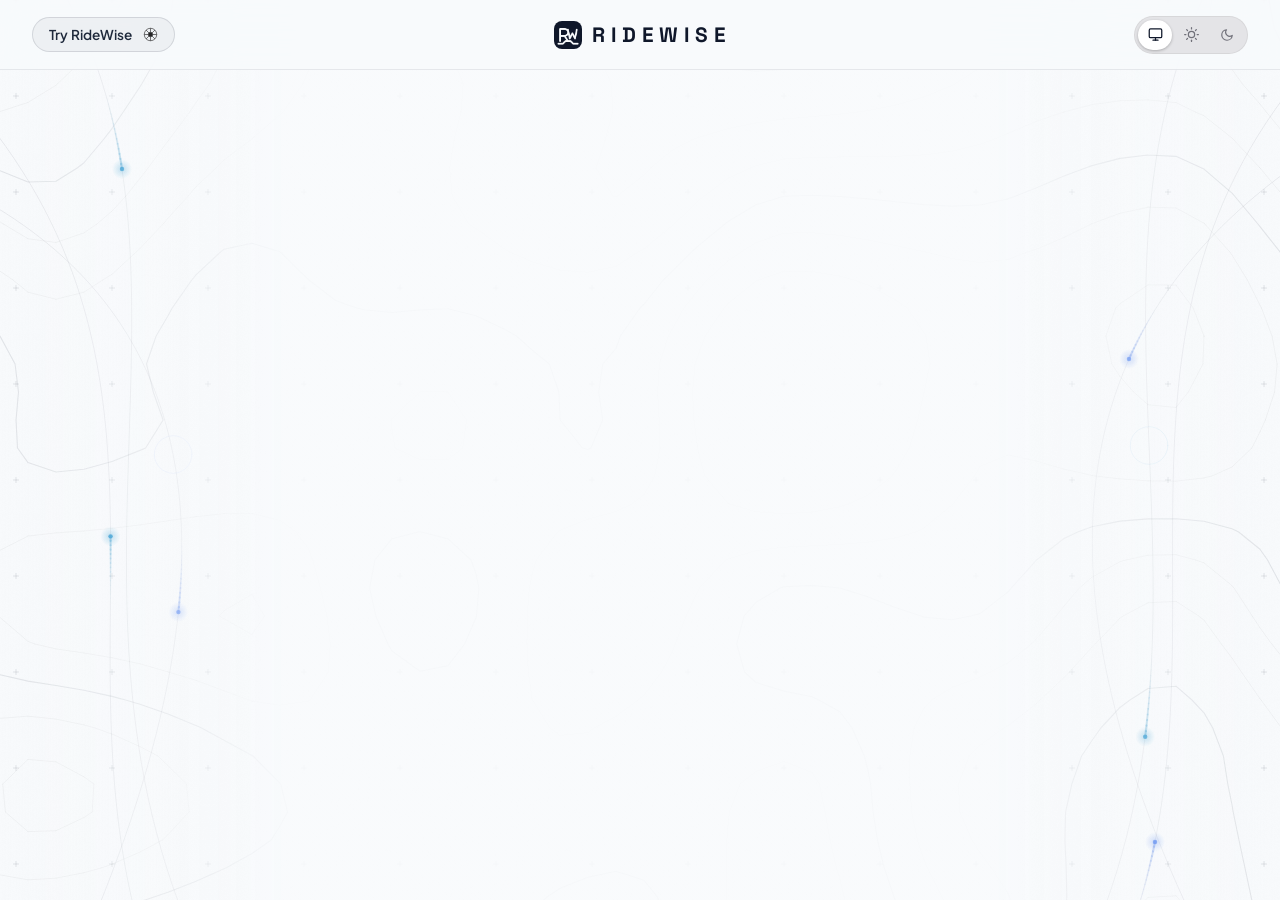
==== commit 5d03515b: "Add cartographic topography and live route telemetry background" ====
--- a/landingPage.html
+++ b/landingPage.html
@@ -17,6 +17,13 @@
 </head>
 <body>
 
+  <!-- Cartographic Topography + Live Route Telemetry Background -->
+  <div class="rw-bg-stage" aria-hidden="true">
+    <canvas id="rwBgCanvas" class="rw-bg-canvas"></canvas>
+    <div class="rw-bg-corridor"></div>
+    <div class="rw-bg-grain"></div>
+  </div>
+
   <!-- Top Bar -->
   <header class="topbar" id="topbar">
 
@@ -31,7 +38,7 @@
             <span class="speed-line line-2"></span>
           </span>
           <!-- Wheel / Tyre SVG -->
-          <svg class="btn-tyre" id="btnTyreIcon" width="15" height="15" viewBox="0 0 24 24" fill="none" stroke="currentColor" stroke-width="2" stroke-linecap="round" stroke-linejoin="round" aria-hidden="true">
+          <svg class="btn-tyre" id="btnTyreIcon" width="15" height="15" viewBox="0 0 24 24" fill="none" stroke="currentColor"  aria-hidden="true">
             <!-- Outer tyre rim -->
             <circle cx="12" cy="12" r="10"></circle>
             <!-- Center hub -->
@@ -158,5 +165,6 @@
     </div>
   </div>
   <script src="landingPage.js"></script>
+  <script src="landingBackground.js"></script>
 </body>
 </html> 
--- a/landingPage.css
+++ b/landingPage.css
@@ -43,6 +43,11 @@
   --zip-tyre-color: #FFFFFF;
   --zip-track-fill: rgba(255, 255, 255, 0.12);
   --zip-progress-fill: #FFFFFF;
+
+  /* Cartographic Background */
+  --bg-grain-opacity: 0.018;
+  --bg-corridor-rgb: 7, 9, 14;
+  --bg-corridor-core: 0.86;
 }
 
 /* 2. LIGHT THEME — day ride */
@@ -85,6 +90,11 @@
   --zip-tyre-color: #000000;
   --zip-track-fill: rgba(15, 23, 42, 0.1);
   --zip-progress-fill: #0F172A;
+
+  /* Cartographic Background */
+  --bg-grain-opacity: 0.014;
+  --bg-corridor-rgb: 248, 250, 252;
+  --bg-corridor-core: 0.88;
 }
 
 /* Base Reset */
@@ -105,6 +115,70 @@
 
 .text-muted {
   color: var(--text-muted);
+}
+
+.main-content {
+  position: relative;
+  z-index: 1;
+}
+
+/* ==========================================================================
+   CARTOGRAPHIC TELEMETRY BACKGROUND
+   ========================================================================== */
+
+.rw-bg-stage {
+  position: fixed;
+  inset: 0;
+  z-index: 0;
+  pointer-events: none;
+  overflow: hidden;
+}
+
+.rw-bg-canvas {
+  position: absolute;
+  inset: 0;
+  width: 100%;
+  height: 100%;
+  display: block;
+}
+
+/* Soft central reading corridor so long-form blog prose stays effortless to read */
+.rw-bg-corridor {
+  position: absolute;
+  inset: 0;
+  background: linear-gradient(
+    to right,
+    rgba(var(--bg-corridor-rgb), 0) 0%,
+    rgba(var(--bg-corridor-rgb), calc(var(--bg-corridor-core) * 0.52)) max(12%, calc(50% - 460px)),
+    rgba(var(--bg-corridor-rgb), var(--bg-corridor-core)) max(22%, calc(50% - 360px)),
+    rgba(var(--bg-corridor-rgb), var(--bg-corridor-core)) min(78%, calc(50% + 360px)),
+    rgba(var(--bg-corridor-rgb), calc(var(--bg-corridor-core) * 0.52)) min(88%, calc(50% + 460px)),
+    rgba(var(--bg-corridor-rgb), 0) 100%
+  );
+  transition: background 0.3s ease;
+}
+
+/* Subtle matte anti-banding micro-grain */
+.rw-bg-grain {
+  position: absolute;
+  inset: 0;
+  opacity: var(--bg-grain-opacity);
+  background-image: url("data:image/svg+xml,%3Csvg xmlns='http://www.w3.org/2000/svg' width='180' height='180'%3E%3Cfilter id='n'%3E%3CfeTurbulence type='fractalNoise' baseFrequency='0.82' numOctaves='2' stitchTiles='stitch'/%3E%3CfeColorMatrix type='saturate' values='0'/%3E%3C/filter%3E%3Crect width='180' height='180' filter='url(%23n)'/%3E%3C/svg%3E");
+  background-repeat: repeat;
+  background-size: 180px 180px;
+  transition: opacity 0.3s ease;
+}
+
+@media (max-width: 640px) {
+  .rw-bg-corridor {
+    background: linear-gradient(
+      to right,
+      rgba(var(--bg-corridor-rgb), calc(var(--bg-corridor-core) * 0.35)) 0%,
+      rgba(var(--bg-corridor-rgb), calc(var(--bg-corridor-core) * 0.68)) 20%,
+      rgba(var(--bg-corridor-rgb), calc(var(--bg-corridor-core) * 0.68)) 80%,
+      rgba(var(--bg-corridor-rgb), calc(var(--bg-corridor-core) * 0.35)) 100%
+    );
+  }
 }
 
 /* ==========================================================================
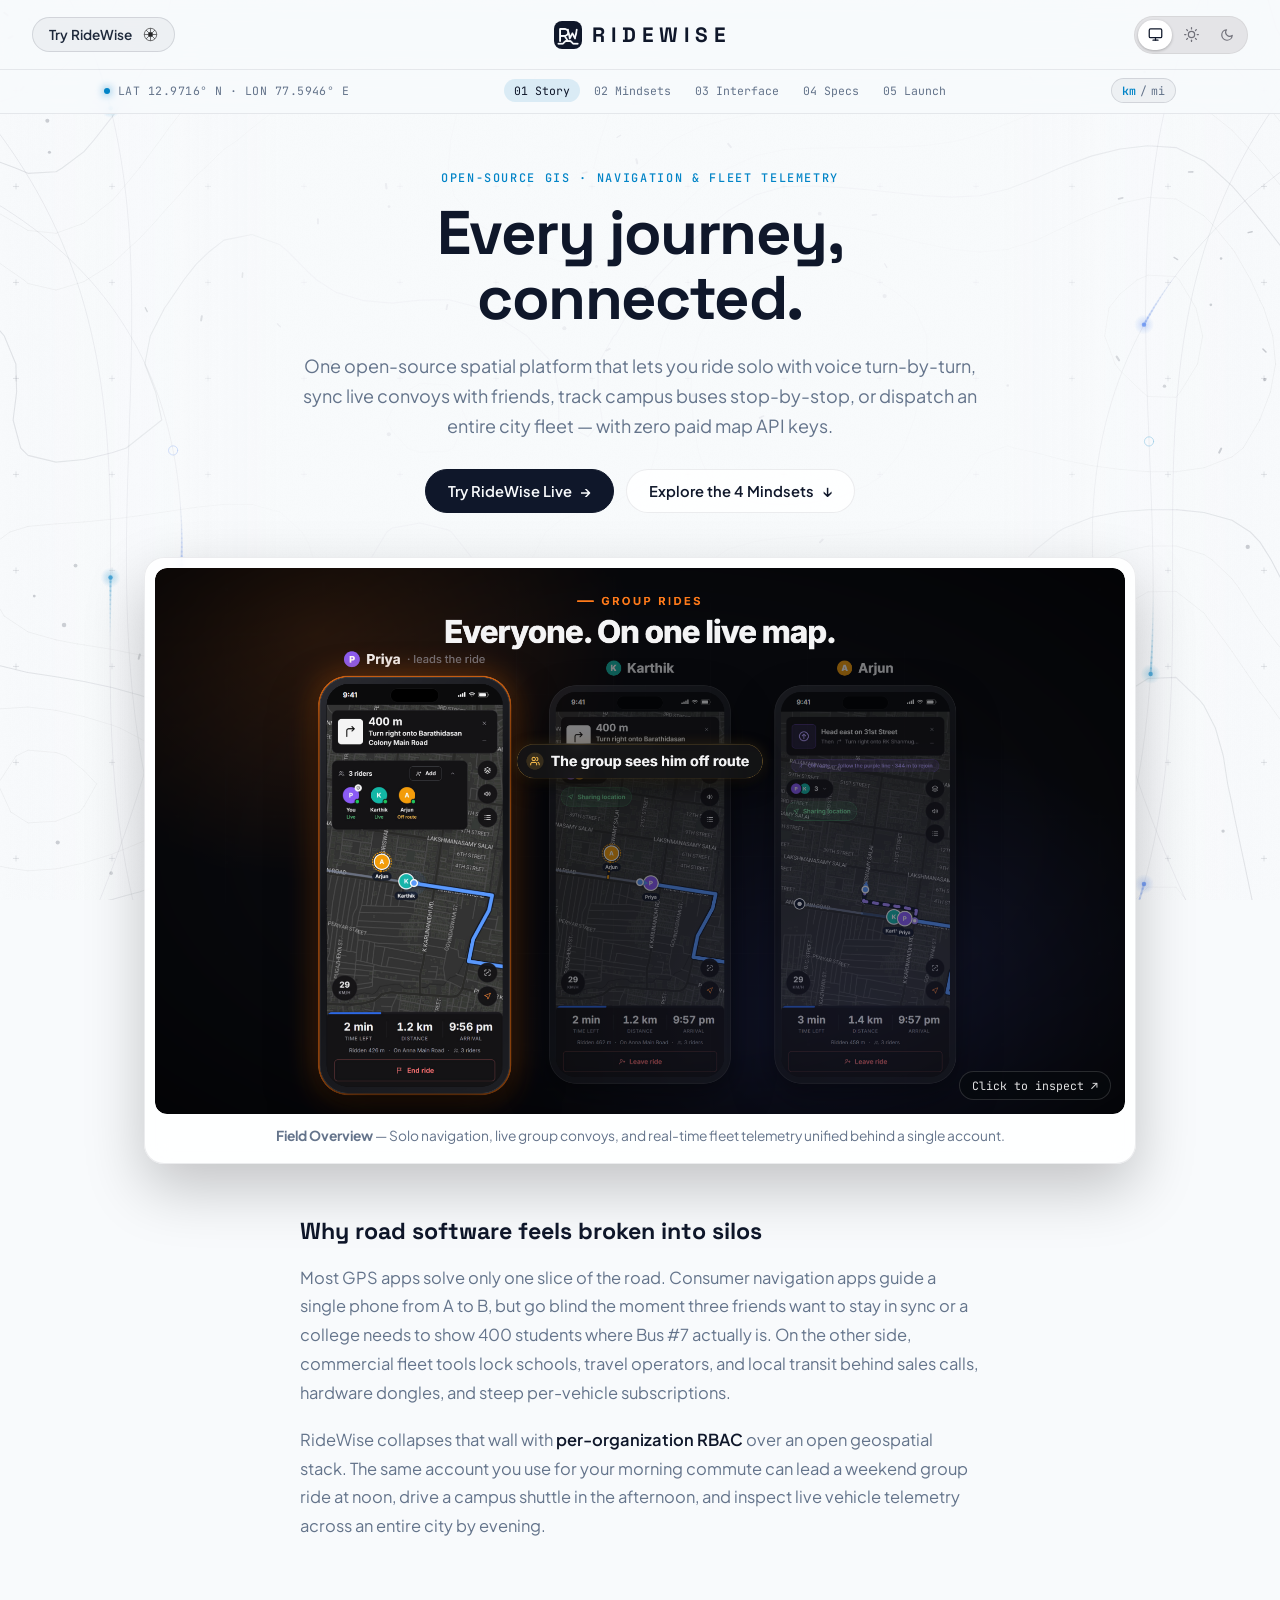
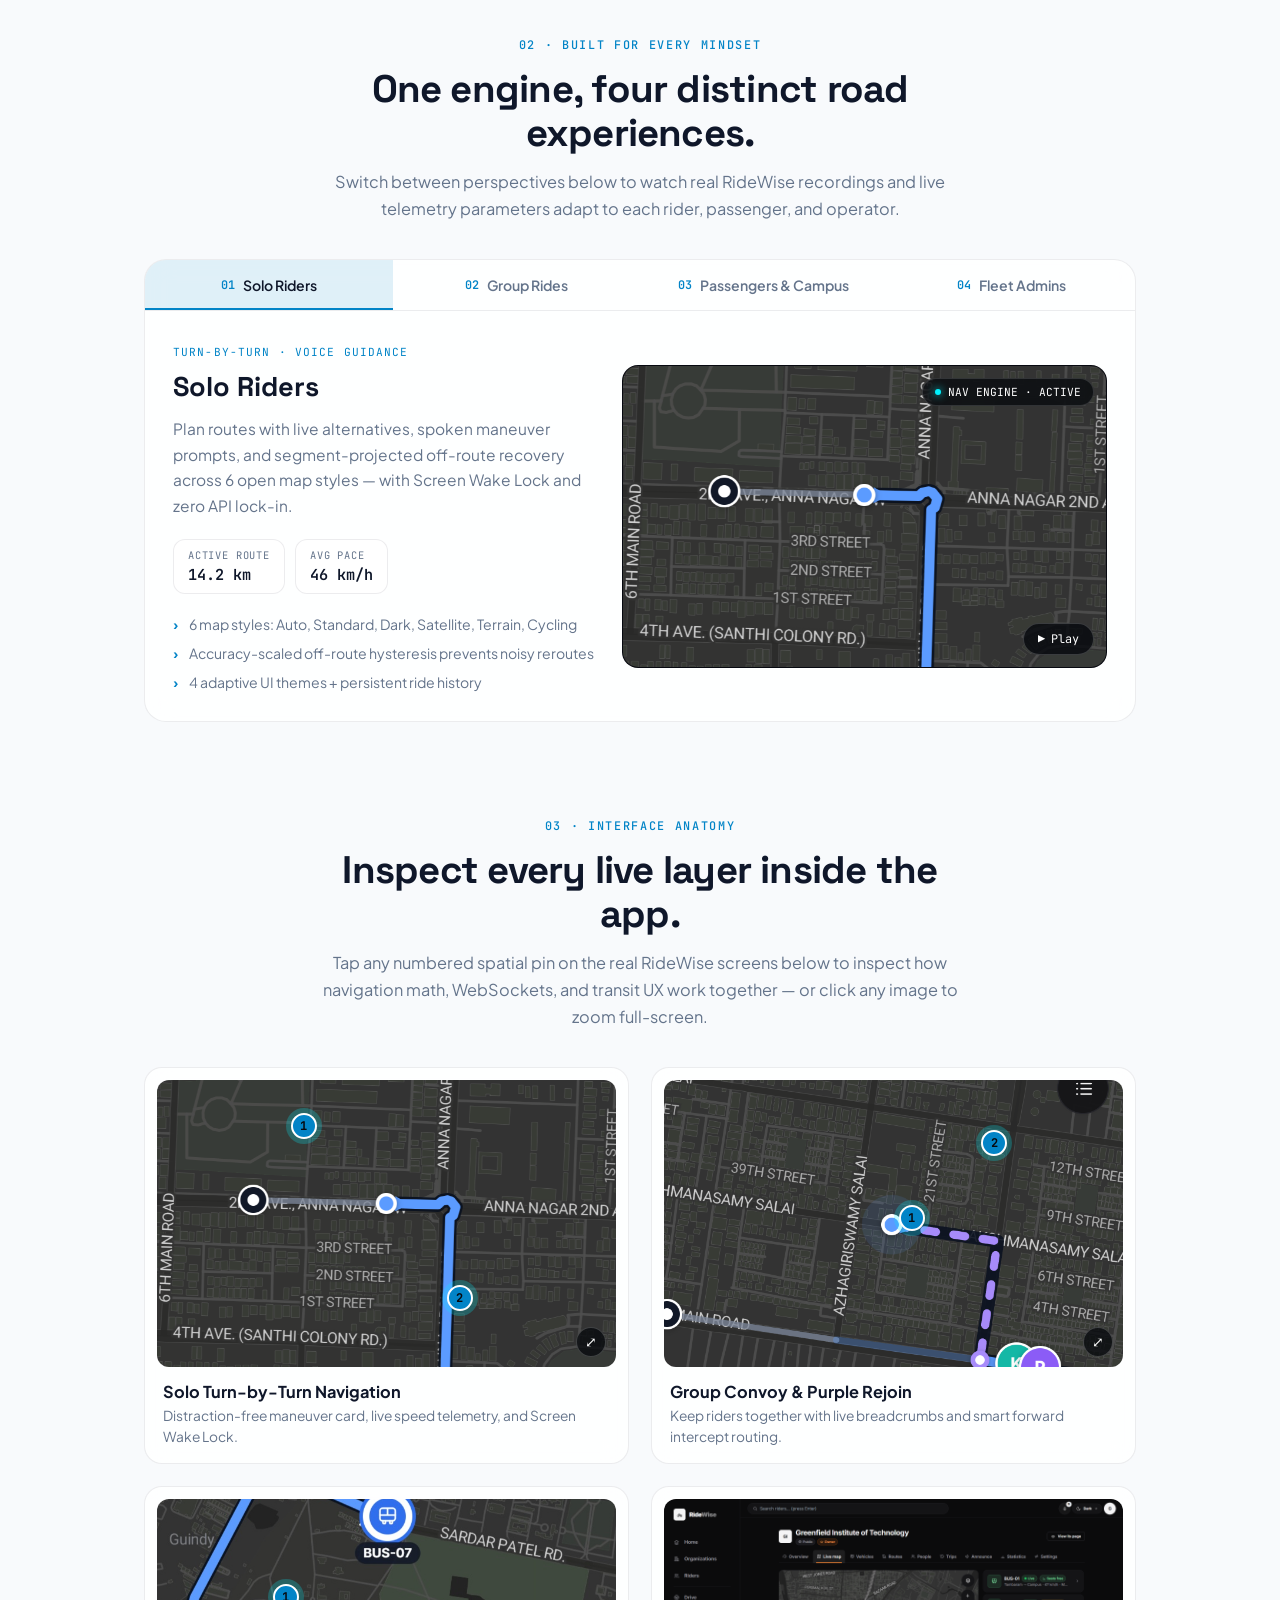
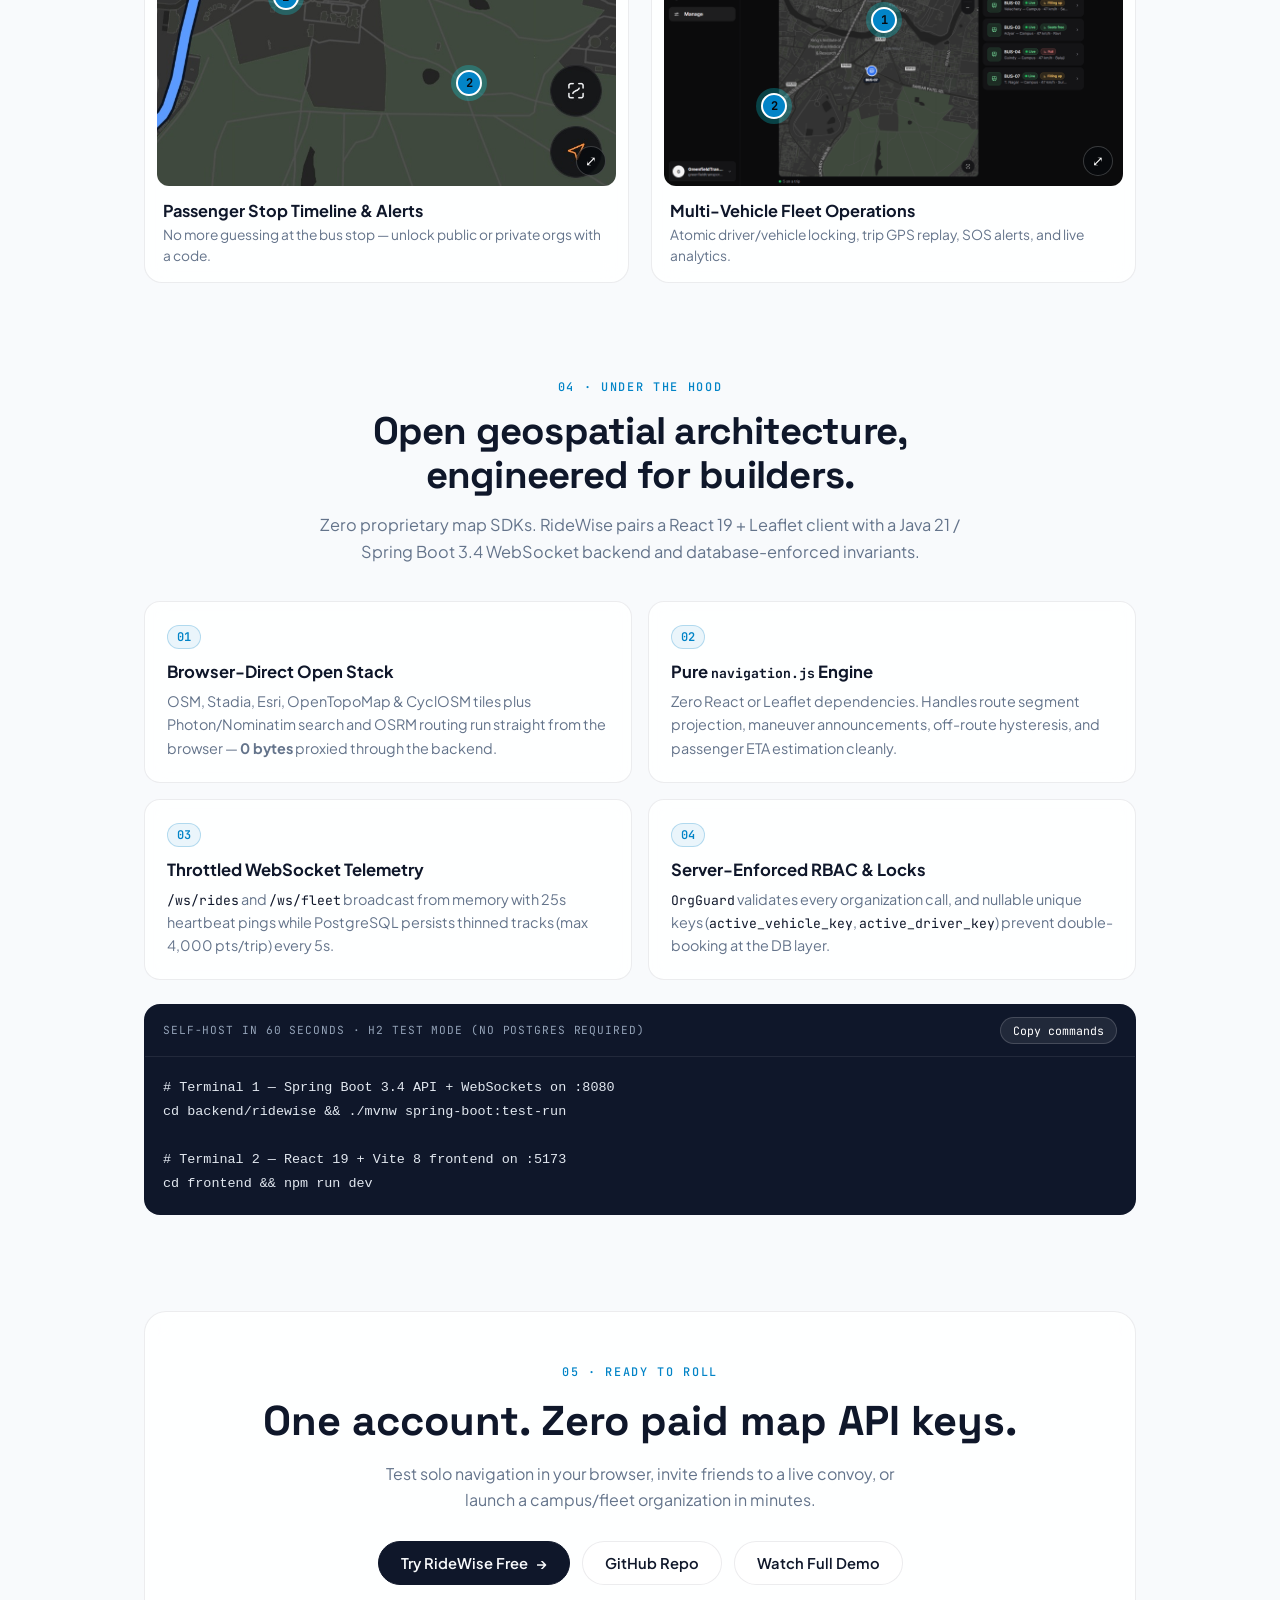
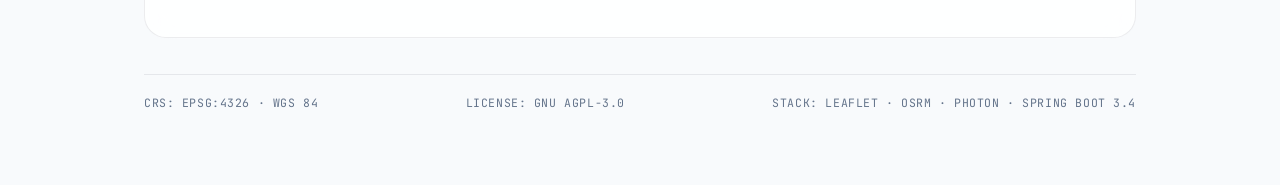
==== commit b9244d28: "Add product story blog with video clips, showcase screenshots, and interactive reading flow" ====
--- a/landingPage.html
+++ b/landingPage.html
@@ -11,7 +11,7 @@
   <!-- Google Fonts: body text + wordmark -->
   <link rel="preconnect" href="https://fonts.googleapis.com" />
   <link rel="preconnect" href="https://fonts.gstatic.com" crossorigin />
-  <link href="https://fonts.googleapis.com/css2?family=Plus+Jakarta+Sans:wght@500;700;800&family=Space+Grotesk:wght@700&display=swap" rel="stylesheet" />
+  <link href="https://fonts.googleapis.com/css2?family=JetBrains+Mono:wght@400;500;600&family=Plus+Jakarta+Sans:wght@400;500;600;700;800&family=Space+Grotesk:wght@700&display=swap" rel="stylesheet" />
 
   <link rel="stylesheet" href="landingPage.css" />
 </head>
@@ -105,9 +105,378 @@
     </div>
   </header>
 
+  <!-- Sticky GIS Telemetry Ribbon -->
+  <nav class="gis-ribbon" id="gisRibbon" aria-label="Chapter navigation and telemetry">
+    <div class="gis-ribbon-inner">
+      <div class="gis-coords-wrap">
+        <span class="gis-live-dot" aria-hidden="true"></span>
+        <span class="gis-coords" id="gisCoords">LAT 12.9716° N · LON 77.5946° E</span>
+      </div>
+
+      <div class="gis-chapters" role="list">
+        <a href="#ch-story" class="gis-ch-link active" data-ch="ch-story">01 Story</a>
+        <a href="#ch-mindsets" class="gis-ch-link" data-ch="ch-mindsets">02 Mindsets</a>
+        <a href="#ch-interface" class="gis-ch-link" data-ch="ch-interface">03 Interface</a>
+        <a href="#ch-architecture" class="gis-ch-link" data-ch="ch-architecture">04 Specs</a>
+        <a href="#ch-launch" class="gis-ch-link" data-ch="ch-launch">05 Launch</a>
+      </div>
+
+      <button class="gis-unit-toggle" id="gisUnitToggle" type="button" aria-label="Toggle distance units between kilometers and miles">
+        <span class="unit-opt active" data-unit="km">km</span>
+        <span class="unit-sep" aria-hidden="true">/</span>
+        <span class="unit-opt" data-unit="mi">mi</span>
+      </button>
+    </div>
+    <div class="gis-progress-track" aria-hidden="true">
+      <div class="gis-progress-bar" id="gisProgressBar"></div>
+    </div>
+  </nav>
+
   <main class="main-content">
-    <!-- Next sections will go here -->
+    <article class="blog-container">
+
+      <!-- ================================================================
+           CHAPTER 01: HERO & PROBLEM SHIFT
+           ================================================================ -->
+      <section id="ch-story" class="blog-chapter ch-hero" data-coords="LAT 12.9716° N · LON 77.5946° E">
+        <div class="prose-col hero-header">
+          <p class="eyebrow">OPEN-SOURCE GIS · NAVIGATION &amp; FLEET TELEMETRY</p>
+          <h1 class="hero-title">Every journey, connected.</h1>
+          <p class="hero-lead">
+            One open-source spatial platform that lets you ride solo with voice turn-by-turn, sync live convoys with friends, track campus buses stop-by-stop, or dispatch an entire city fleet — with zero paid map API keys.
+          </p>
+          <div class="hero-actions">
+            <a href="https://ride-wise.pages.dev" target="_blank" rel="noopener noreferrer" class="blog-btn-primary js-zip-launch">
+              <span>Try RideWise Live</span>
+              <span aria-hidden="true">→</span>
+            </a>
+            <a href="#ch-mindsets" class="blog-btn-secondary">
+              <span>Explore the 4 Mindsets</span>
+              <span aria-hidden="true">↓</span>
+            </a>
+          </div>
+        </div>
+
+        <figure class="breakout-frame hero-media-frame">
+          <button type="button" class="media-zoom-trigger" data-lightbox-src="assets/hero-promo.png" data-lightbox-caption="RideWise live navigation, group convoy sync, and multi-vehicle fleet dispatch running on open geospatial infrastructure." aria-label="Zoom hero platform overview">
+            <img src="assets/hero-promo.png" alt="RideWise platform overview showing live fleet map, solo navigation, and group sync" class="frame-img" />
+            <span class="zoom-pill">Click to inspect ↗</span>
+          </button>
+          <figcaption class="frame-caption">
+            <strong>Field Overview</strong> — Solo navigation, live group convoys, and real-time fleet telemetry unified behind a single account.
+          </figcaption>
+        </figure>
+
+        <div class="prose-col problem-shift">
+          <h2 class="section-subtitle">Why road software feels broken into silos</h2>
+          <p>
+            Most GPS apps solve only one slice of the road. Consumer navigation apps guide a single phone from A to B, but go blind the moment three friends want to stay in sync or a college needs to show 400 students where Bus #7 actually is. On the other side, commercial fleet tools lock schools, travel operators, and local transit behind sales calls, hardware dongles, and steep per-vehicle subscriptions.
+          </p>
+          <p>
+            RideWise collapses that wall with <strong>per-organization RBAC</strong> over an open geospatial stack. The same account you use for your morning commute can lead a weekend group ride at noon, drive a campus shuttle in the afternoon, and inspect live vehicle telemetry across an entire city by evening.
+          </p>
+        </div>
+      </section>
+
+      <!-- ================================================================
+           CHAPTER 02: INTERACTIVE 4-MINDSET STAGE (SHOPIFY × FELT)
+           ================================================================ -->
+      <section id="ch-mindsets" class="blog-chapter ch-mindsets" data-coords="LAT 13.0827° N · LON 80.2707° E">
+        <div class="prose-col section-intro">
+          <p class="eyebrow">02 · BUILT FOR EVERY MINDSET</p>
+          <h2 class="section-title">One engine, four distinct road experiences.</h2>
+          <p class="section-desc">
+            Switch between perspectives below to watch real RideWise recordings and live telemetry parameters adapt to each rider, passenger, and operator.
+          </p>
+        </div>
+
+        <div class="mindset-stage">
+          <div class="mindset-tabs" role="tablist" aria-label="RideWise user mindsets">
+            <button class="mindset-tab active" role="tab" aria-selected="true" data-mindset="solo">
+              <span class="tab-idx">01</span>
+              <span class="tab-label">Solo Riders</span>
+            </button>
+            <button class="mindset-tab" role="tab" aria-selected="false" data-mindset="group">
+              <span class="tab-idx">02</span>
+              <span class="tab-label">Group Rides</span>
+            </button>
+            <button class="mindset-tab" role="tab" aria-selected="false" data-mindset="campus">
+              <span class="tab-idx">03</span>
+              <span class="tab-label">Passengers &amp; Campus</span>
+            </button>
+            <button class="mindset-tab" role="tab" aria-selected="false" data-mindset="fleet">
+              <span class="tab-idx">04</span>
+              <span class="tab-label">Fleet Admins</span>
+            </button>
+          </div>
+
+          <div class="mindset-panel" id="mindsetPanel">
+            <div class="mindset-info">
+              <span class="mindset-kicker" id="mindsetKicker">TURN-BY-TURN · VOICE GUIDANCE</span>
+              <h3 class="mindset-heading" id="mindsetTitle">Solo Riders</h3>
+              <p class="mindset-copy" id="mindsetCopy">
+                Plan routes with live alternatives, spoken maneuver prompts, and segment-projected off-route recovery across 6 open map styles — with Screen Wake Lock and zero API lock-in.
+              </p>
+
+              <div class="telemetry-metrics">
+                <div class="metric-pill">
+                  <span class="metric-label">ACTIVE ROUTE</span>
+                  <strong class="metric-val" id="metricDist" data-km="14.2">14.2 km</strong>
+                </div>
+                <div class="metric-pill">
+                  <span class="metric-label">AVG PACE</span>
+                  <strong class="metric-val" id="metricSpeed" data-kmh="46">46 km/h</strong>
+                </div>
+              </div>
+
+              <ul class="mindset-bullets" id="mindsetBullets">
+                <li>6 map styles: Auto, Standard, Dark, Satellite, Terrain, Cycling</li>
+                <li>Accuracy-scaled off-route hysteresis prevents noisy reroutes</li>
+                <li>4 adaptive UI themes + persistent ride history</li>
+              </ul>
+            </div>
+
+            <div class="mindset-media">
+              <div class="video-bezel">
+                <video id="mindsetVideo" class="stage-video" muted loop playsinline preload="metadata" poster="assets/shot-solo.png">
+                  <source src="assets/clip-solo.mp4" type="video/mp4" />
+                </video>
+                <div class="video-hud" id="mindsetHud">
+                  <span class="hud-dot" aria-hidden="true"></span>
+                  <span id="mindsetHudText">NAV ENGINE · ACTIVE</span>
+                </div>
+                <button type="button" class="video-play-btn" id="mindsetPlayToggle" aria-label="Pause video">
+                  <span id="playBtnIcon">❚❚</span>
+                  <span id="playBtnLabel">Pause</span>
+                </button>
+              </div>
+            </div>
+          </div>
+        </div>
+      </section>
+
+      <!-- ================================================================
+           CHAPTER 03: ANNOTATED GIS INTERFACE ANATOMY (2×2 BENTO)
+           ================================================================ -->
+      <section id="ch-interface" class="blog-chapter ch-interface" data-coords="LAT 11.0168° N · LON 76.9558° E">
+        <div class="prose-col section-intro">
+          <p class="eyebrow">03 · INTERFACE ANATOMY</p>
+          <h2 class="section-title">Inspect every live layer inside the app.</h2>
+          <p class="section-desc">
+            Tap any numbered spatial pin on the real RideWise screens below to inspect how navigation math, WebSockets, and transit UX work together — or click any image to zoom full-screen.
+          </p>
+        </div>
+
+        <div class="bento-grid">
+          <!-- Card 1: Solo Navigation -->
+          <figure class="bento-card">
+            <div class="bento-media-wrap">
+              <img src="assets/shot-solo.png" alt="RideWise Solo turn-by-turn navigation UI" class="bento-img js-lightbox-img" data-lightbox-src="assets/shot-solo.png" data-lightbox-caption="Solo turn-by-turn navigation: live maneuver card, speed, remaining distance, ETA, and voice toggle." />
+
+              <button type="button" class="hotspot-pin" style="top: 16%; left: 32%;" aria-expanded="false" aria-label="Inspect maneuver card">
+                <span>1</span>
+              </button>
+              <div class="hotspot-popover" style="top: 23%; left: 10%;">
+                <strong>Next-Maneuver Banner</strong>
+                <p>Spoken Web Speech cues trigger dynamically by current speed and approach distance.</p>
+              </div>
+
+              <button type="button" class="hotspot-pin" style="top: 76%; left: 66%;" aria-expanded="false" aria-label="Inspect telemetry HUD">
+                <span>2</span>
+              </button>
+              <div class="hotspot-popover" style="top: 46%; left: 38%;">
+                <strong>Segment-Projected Telemetry</strong>
+                <p>Live speed, remaining <span data-km="8.4">8.4 km</span>, and ETA computed purely in <code>navigation.js</code>.</p>
+              </div>
+
+              <button type="button" class="bento-zoom-btn" data-lightbox-src="assets/shot-solo.png" data-lightbox-caption="Solo turn-by-turn navigation: live maneuver card, speed, remaining distance, ETA, and voice toggle." aria-label="Zoom Solo Navigation screenshot">⤢</button>
+            </div>
+            <figcaption class="bento-caption">
+              <h3>Solo Turn-by-Turn Navigation</h3>
+              <p>Distraction-free maneuver card, live speed telemetry, and Screen Wake Lock.</p>
+            </figcaption>
+          </figure>
+
+          <!-- Card 2: Group Off-Route Rejoin -->
+          <figure class="bento-card">
+            <div class="bento-media-wrap">
+              <img src="assets/shot-group-rejoin.png" alt="RideWise group ride purple off-route rejoin path" class="bento-img js-lightbox-img" data-lightbox-src="assets/shot-group-rejoin.png" data-lightbox-caption="Group ride purple rejoin: an off-route rider receives a dedicated purple rejoin path ahead on the shared route." />
+
+              <button type="button" class="hotspot-pin" style="top: 48%; left: 54%;" aria-expanded="false" aria-label="Inspect purple rejoin path">
+                <span>1</span>
+              </button>
+              <div class="hotspot-popover" style="top: 18%; left: 26%;">
+                <strong>Purple Rejoin Vector</strong>
+                <p>Instead of forcing awkward U-turns, RideWise computes an intercept path ahead on the convoy route.</p>
+              </div>
+
+              <button type="button" class="hotspot-pin" style="top: 22%; left: 72%;" aria-expanded="false" aria-label="Inspect live rider status">
+                <span>2</span>
+              </button>
+              <div class="hotspot-popover" style="top: 30%; left: 38%;">
+                <strong>/ws/rides Live Sync</strong>
+                <p>Opt-in rider coordinates stream in real time with instant <em>Off route</em> alerts for the group.</p>
+              </div>
+
+              <button type="button" class="bento-zoom-btn" data-lightbox-src="assets/shot-group-rejoin.png" data-lightbox-caption="Group ride purple rejoin: an off-route rider receives a dedicated purple rejoin path ahead on the shared route." aria-label="Zoom Group Ride screenshot">⤢</button>
+            </div>
+            <figcaption class="bento-caption">
+              <h3>Group Convoy &amp; Purple Rejoin</h3>
+              <p>Keep riders together with live breadcrumbs and smart forward intercept routing.</p>
+            </figcaption>
+          </figure>
+
+          <!-- Card 3: Passenger Stop-by-Stop -->
+          <figure class="bento-card">
+            <div class="bento-media-wrap">
+              <img src="assets/shot-passenger.jpg" alt="RideWise passenger live bus stops and ETA drawer" class="bento-img js-lightbox-img" data-lightbox-src="assets/shot-passenger.jpg" data-lightbox-caption="Passenger stop-by-stop ETA drawer with passed stops, crowd badges, and proximity alerts." />
+
+              <button type="button" class="hotspot-pin" style="top: 34%; left: 28%;" aria-expanded="false" aria-label="Inspect stop timeline">
+                <span>1</span>
+              </button>
+              <div class="hotspot-popover" style="top: 42%; left: 8%;">
+                <strong>Stop-by-Stop ETA Drawer</strong>
+                <p>Passed stops dim automatically while upcoming stops update live from vehicle GPS.</p>
+              </div>
+
+              <button type="button" class="hotspot-pin" style="top: 64%; left: 68%;" aria-expanded="false" aria-label="Inspect crowd badge and proximity alert">
+                <span>2</span>
+              </button>
+              <div class="hotspot-popover" style="top: 32%; left: 32%;">
+                <strong>Crowd Badges &amp; Proximity Ping</strong>
+                <p>See <em>Seats free</em> / <em>Filling up</em> / <em>Full</em> and set a <em>"Tell me when it's near"</em> alert.</p>
+              </div>
+
+              <button type="button" class="bento-zoom-btn" data-lightbox-src="assets/shot-passenger.jpg" data-lightbox-caption="Passenger stop-by-stop ETA drawer with passed stops, crowd badges, and proximity alerts." aria-label="Zoom Passenger Stops screenshot">⤢</button>
+            </div>
+            <figcaption class="bento-caption">
+              <h3>Passenger Stop Timeline &amp; Alerts</h3>
+              <p>No more guessing at the bus stop — unlock public or private orgs with a code.</p>
+            </figcaption>
+          </figure>
+
+          <!-- Card 4: Fleet Dispatch Map -->
+          <figure class="bento-card">
+            <div class="bento-media-wrap">
+              <img src="assets/shot-fleet-college.png" alt="RideWise live multi-vehicle fleet map" class="bento-img js-lightbox-img" data-lightbox-src="assets/shot-fleet-college.png" data-lightbox-caption="College & city fleet live dispatch map showing active buses, routes, and real-time telemetry." />
+
+              <button type="button" class="hotspot-pin" style="top: 42%; left: 48%;" aria-expanded="false" aria-label="Inspect live fleet markers">
+                <span>1</span>
+              </button>
+              <div class="hotspot-popover" style="top: 12%; left: 22%;">
+                <strong>In-Memory Fleet Broadcaster</strong>
+                <p>Live positions fan out over <code>/ws/fleet</code> with 5s throttled PostgreSQL persistence.</p>
+              </div>
+
+              <button type="button" class="hotspot-pin" style="top: 72%; left: 24%;" aria-expanded="false" aria-label="Inspect admin operations suite">
+                <span>2</span>
+              </button>
+              <div class="hotspot-popover" style="top: 40%; left: 10%;">
+                <strong>9-Tab Admin Operations Suite</strong>
+                <p>Manage vehicles, routes, drivers, trip GPS replays, CSV exports, and announcements.</p>
+              </div>
+
+              <button type="button" class="bento-zoom-btn" data-lightbox-src="assets/shot-fleet-college.png" data-lightbox-caption="College & city fleet live dispatch map showing active buses, routes, and real-time telemetry." aria-label="Zoom Fleet Dispatch screenshot">⤢</button>
+            </div>
+            <figcaption class="bento-caption">
+              <h3>Multi-Vehicle Fleet Operations</h3>
+              <p>Atomic driver/vehicle locking, trip GPS replay, SOS alerts, and live analytics.</p>
+            </figcaption>
+          </figure>
+        </div>
+      </section>
+
+      <!-- ================================================================
+           CHAPTER 04: UNDER THE HOOD — OPEN GIS SPECS & QUICK START
+           ================================================================ -->
+      <section id="ch-architecture" class="blog-chapter ch-architecture" data-coords="LAT 17.3850° N · LON 78.4867° E">
+        <div class="prose-col section-intro">
+          <p class="eyebrow">04 · UNDER THE HOOD</p>
+          <h2 class="section-title">Open geospatial architecture, engineered for builders.</h2>
+          <p class="section-desc">
+            Zero proprietary map SDKs. RideWise pairs a React 19 + Leaflet client with a Java 21 / Spring Boot 3.4 WebSocket backend and database-enforced invariants.
+          </p>
+        </div>
+
+        <div class="specs-grid">
+          <div class="spec-card">
+            <span class="spec-num">01</span>
+            <h3>Browser-Direct Open Stack</h3>
+            <p>OSM, Stadia, Esri, OpenTopoMap &amp; CyclOSM tiles plus Photon/Nominatim search and OSRM routing run straight from the browser — <strong>0 bytes</strong> proxied through the backend.</p>
+          </div>
+          <div class="spec-card">
+            <span class="spec-num">02</span>
+            <h3>Pure <code>navigation.js</code> Engine</h3>
+            <p>Zero React or Leaflet dependencies. Handles route segment projection, maneuver announcements, off-route hysteresis, and passenger ETA estimation cleanly.</p>
+          </div>
+          <div class="spec-card">
+            <span class="spec-num">03</span>
+            <h3>Throttled WebSocket Telemetry</h3>
+            <p><code>/ws/rides</code> and <code>/ws/fleet</code> broadcast from memory with 25s heartbeat pings while PostgreSQL persists thinned tracks (max 4,000 pts/trip) every 5s.</p>
+          </div>
+          <div class="spec-card">
+            <span class="spec-num">04</span>
+            <h3>Server-Enforced RBAC &amp; Locks</h3>
+            <p><code>OrgGuard</code> validates every organization call, and nullable unique keys (<code>active_vehicle_key</code>, <code>active_driver_key</code>) prevent double-booking at the DB layer.</p>
+          </div>
+        </div>
+
+        <div class="quickstart-card">
+          <div class="quickstart-head">
+            <span class="quickstart-label">SELF-HOST IN 60 SECONDS · H2 TEST MODE (NO POSTGRES REQUIRED)</span>
+            <button type="button" class="copy-code-btn" id="btnCopyQuickstart">Copy commands</button>
+          </div>
+          <pre class="quickstart-code" id="quickstartCode"><code># Terminal 1 — Spring Boot 3.4 API + WebSockets on :8080
+cd backend/ridewise &amp;&amp; ./mvnw spring-boot:test-run
+
+# Terminal 2 — React 19 + Vite 8 frontend on :5173
+cd frontend &amp;&amp; npm run dev</code></pre>
+        </div>
+      </section>
+
+      <!-- ================================================================
+           CHAPTER 05: CLOSING CONVERSION BANNER & GIS FOOTER
+           ================================================================ -->
+      <section id="ch-launch" class="blog-chapter ch-launch" data-coords="LAT 28.6139° N · LON 77.2090° E">
+        <div class="launch-banner">
+          <p class="eyebrow">05 · READY TO ROLL</p>
+          <h2 class="launch-title">One account. Zero paid map API keys.</h2>
+          <p class="launch-sub">
+            Test solo navigation in your browser, invite friends to a live convoy, or launch a campus/fleet organization in minutes.
+          </p>
+          <div class="launch-actions">
+            <a href="https://ride-wise.pages.dev" target="_blank" rel="noopener noreferrer" class="blog-btn-primary js-road-launch">
+              <span>Try RideWise Free</span>
+              <span aria-hidden="true">→</span>
+            </a>
+            <a href="https://github.com/sGokulaKumaran/Ride-Wise" target="_blank" rel="noopener noreferrer" class="blog-btn-secondary">
+              <span>GitHub Repo</span>
+            </a>
+            <a href="https://res.cloudinary.com/ubhnc15t/video/upload/v1793038952/Ridewise_short_ad_1.mp4" target="_blank" rel="noopener noreferrer" class="blog-btn-secondary">
+              <span>Watch Full Demo</span>
+            </a>
+          </div>
+        </div>
+
+        <footer class="gis-footer">
+          <span>CRS: EPSG:4326 · WGS 84</span>
+          <span>LICENSE: GNU AGPL-3.0</span>
+          <span>STACK: LEAFLET · OSRM · PHOTON · SPRING BOOT 3.4</span>
+        </footer>
+      </section>
+
+    </article>
   </main>
+
+  <!-- Image Zoom Lightbox -->
+  <div class="rw-lightbox" id="rwLightbox" aria-hidden="true" role="dialog" aria-label="Screenshot preview">
+    <div class="rw-lightbox-backdrop" id="rwLightboxBackdrop"></div>
+    <figure class="rw-lightbox-dialog">
+      <button type="button" class="rw-lightbox-close" id="rwLightboxClose" aria-label="Close preview">✕</button>
+      <img src="" alt="" id="rwLightboxImg" class="rw-lightbox-img" />
+      <figcaption id="rwLightboxCaption" class="rw-lightbox-caption"></figcaption>
+    </figure>
+  </div>
 
   <!-- ==========================================================================
        ZIPPER LAUNCH TRANSITION OVERLAY
@@ -164,7 +533,104 @@
       </svg>
     </div>
   </div>
+
+  <!-- ==========================================================================
+       DIAGONAL ROAD + BIKE LAUNCH TRANSITION OVERLAY
+       ========================================================================== -->
+  <div id="roadOverlay" class="road-overlay" aria-hidden="true">
+    <div class="road-portal" id="roadPortal">
+      <div class="zip-portal-content">
+        <div class="zip-portal-brand">
+          <img src="ridewise-icon-192.png" alt="RideWise" class="zip-portal-logo" />
+          <span class="zip-portal-name">RIDEWISE</span>
+        </div>
+        <p class="zip-portal-tagline">Launching Navigation Platform...</p>
+        <div class="zip-portal-track">
+          <div class="zip-portal-progress"></div>
+        </div>
+      </div>
+    </div>
+
+    <svg class="road-svg" id="roadSvg">
+      <defs>
+        <filter id="roadBlur" x="-20%" y="-20%" width="140%" height="140%">
+          <feGaussianBlur stdDeviation="7"></feGaussianBlur>
+        </filter>
+      </defs>
+      <polyline id="roadShadowTop" class="road-shadow"></polyline>
+      <polyline id="roadShadowBottom" class="road-shadow"></polyline>
+      <polyline id="roadEdgeTop" class="road-edge"></polyline>
+      <polyline id="roadEdgeBottom" class="road-edge"></polyline>
+      <line id="roadAheadAsphalt" class="road-asphalt"></line>
+      <line id="roadAheadShoulderA" class="road-shoulder"></line>
+      <line id="roadAheadShoulderB" class="road-shoulder"></line>
+      <line id="roadAheadDash" class="road-dash"></line>
+    </svg>
+
+    <div class="road-bike" id="roadBike">
+      <svg width="120" height="72" viewBox="0 0 120 72" fill="none" stroke="currentColor" stroke-width="2.1" stroke-linecap="round" stroke-linejoin="round">
+        <defs>
+          <linearGradient id="bikeBeamGrad" x1="0" y1="0" x2="1" y2="0">
+            <stop offset="0%" stop-color="var(--accent-cyan)" stop-opacity="0.42"></stop>
+            <stop offset="100%" stop-color="var(--accent-cyan)" stop-opacity="0"></stop>
+          </linearGradient>
+        </defs>
+
+        <!-- Exhaust / wind speed streaks trailing behind -->
+        <line x1="2" y1="50" x2="16" y2="50" class="bike-exhaust e1"></line>
+        <line x1="0" y1="57" x2="13" y2="57" class="bike-exhaust e2"></line>
+        <line x1="6" y1="63" x2="18" y2="63" class="bike-exhaust e3"></line>
+
+        <!-- Headlight volumetric beam -->
+        <polygon points="94,35 120,23 120,49" fill="url(#bikeBeamGrad)" stroke="none"></polygon>
+
+        <!-- Rear Wheel (bottom at y=68) -->
+        <g id="bikeWheelRear" transform="translate(30 56)">
+          <circle cx="0" cy="0" r="12" stroke-width="3.2"></circle>
+          <circle cx="0" cy="0" r="8" stroke-width="1.2" opacity="0.65"></circle>
+          <circle cx="0" cy="0" r="3" fill="currentColor" stroke="none"></circle>
+          <line x1="-8" y1="0" x2="8" y2="0" stroke-width="1.4"></line>
+          <line x1="0" y1="-8" x2="0" y2="8" stroke-width="1.4"></line>
+          <line x1="-5.6" y1="-5.6" x2="5.6" y2="5.6" stroke-width="1.2"></line>
+          <line x1="-5.6" y1="5.6" x2="5.6" y2="-5.6" stroke-width="1.2"></line>
+        </g>
+
+        <!-- Front Wheel (bottom at y=68) -->
+        <g id="bikeWheelFront" transform="translate(88 56)">
+          <circle cx="0" cy="0" r="12" stroke-width="3.2"></circle>
+          <circle cx="0" cy="0" r="8" stroke-width="1.2" opacity="0.65"></circle>
+          <circle cx="0" cy="0" r="3" fill="currentColor" stroke="none"></circle>
+          <line x1="-8" y1="0" x2="8" y2="0" stroke-width="1.4"></line>
+          <line x1="0" y1="-8" x2="0" y2="8" stroke-width="1.4"></line>
+          <line x1="-5.6" y1="-5.6" x2="5.6" y2="5.6" stroke-width="1.2"></line>
+          <line x1="-5.6" y1="5.6" x2="5.6" y2="-5.6" stroke-width="1.2"></line>
+        </g>
+
+        <!-- Exhaust pipe & swingarm -->
+        <path d="M20 53 L42 52 L48 47" stroke-width="2.4"></path>
+        <path d="M30 56 L47 47 L68 47" stroke-width="2.2"></path>
+
+        <!-- Bike sculpted frame, tank, fairing & windshield -->
+        <path d="M24 39 L44 39 L56 32 L76 32 L85 38 L88 56" fill="var(--bg-color)" fill-opacity="0.72" stroke-width="2.2"></path>
+        <path d="M52 33 Q64 26 77 32" stroke-width="2.4"></path>
+        <path d="M74 31 L84 25" stroke-width="2"></path>
+        <!-- Front fork -->
+        <line x1="76" y1="33" x2="88" y2="56" stroke-width="2.5"></line>
+        <!-- Taillight & LED headlight -->
+        <circle cx="24" cy="39" r="2.2" fill="#EF4444" stroke="none"></circle>
+        <circle cx="91" cy="36" r="2.6" fill="var(--accent-cyan)" stroke="none"></circle>
+
+        <!-- Helmeted Rider leaning forward -->
+        <path d="M46 39 L49 27 L63 22 L76 29" stroke-width="2.5"></path>
+        <path d="M51 39 L55 48 L48 53" stroke-width="2.2"></path>
+        <circle cx="66" cy="17" r="5.5" fill="currentColor" stroke="none"></circle>
+        <path d="M67 15.5 L72 16.5 L70.5 19 L66.5 18.5 Z" fill="var(--accent-cyan)" stroke="none"></path>
+      </svg>
+    </div>
+  </div>
+
   <script src="landingPage.js"></script>
   <script src="landingBackground.js"></script>
+  <script src="landingBlog.js"></script>
 </body>
 </html> 
--- a/landingPage.css
+++ b/landingPage.css
@@ -47,7 +47,23 @@
   /* Cartographic Background */
   --bg-grain-opacity: 0.018;
   --bg-corridor-rgb: 7, 9, 14;
-  --bg-corridor-core: 0.86;
+  --bg-corridor-core: 0.72;
+
+  /* Editorial Blog Surfaces */
+  --surface-card: rgba(15, 19, 29, 0.78);
+  --surface-elevated: rgba(22, 28, 42, 0.88);
+  --surface-glass: rgba(10, 14, 22, 0.72);
+  --code-bg: #0b0f18;
+  --badge-bg: rgba(0, 242, 254, 0.08);
+  --badge-border: rgba(0, 242, 254, 0.25);
+  --accent-soft: rgba(0, 242, 254, 0.14);
+
+  /* Diagonal Road + Bike Launch Transition */
+  --road-asphalt: rgba(24, 30, 44, 0.92);
+  --road-dash: rgba(0, 242, 254, 0.85);
+  --road-edge: rgba(226, 232, 240, 0.78);
+  --road-bike-color: #FFFFFF;
+  --road-headlight: rgba(0, 242, 254, 0.28);
 }
 
 /* 2. LIGHT THEME — day ride */
@@ -94,7 +110,23 @@
   /* Cartographic Background */
   --bg-grain-opacity: 0.014;
   --bg-corridor-rgb: 248, 250, 252;
-  --bg-corridor-core: 0.88;
+  --bg-corridor-core: 0.74;
+
+  /* Editorial Blog Surfaces */
+  --surface-card: rgba(255, 255, 255, 0.86);
+  --surface-elevated: rgba(255, 255, 255, 0.96);
+  --surface-glass: rgba(248, 250, 252, 0.84);
+  --code-bg: #0f172a;
+  --badge-bg: rgba(2, 132, 199, 0.08);
+  --badge-border: rgba(2, 132, 199, 0.25);
+  --accent-soft: rgba(2, 132, 199, 0.12);
+
+  /* Diagonal Road + Bike Launch Transition */
+  --road-asphalt: rgba(30, 41, 59, 0.88);
+  --road-dash: rgba(248, 250, 252, 0.9);
+  --road-edge: rgba(15, 23, 42, 0.82);
+  --road-bike-color: #0F172A;
+  --road-headlight: rgba(2, 132, 199, 0.24);
 }
 
 /* Base Reset */
@@ -296,11 +328,11 @@
 }
 
 .btn-try:hover .speed-line.line-1 {
-  animation: streamLine 0.4s ease-in-out infinite alternate;
+  animation: streamLine 0.65s ease-in-out infinite alternate;
 }
 
 .btn-try:hover .speed-line.line-2 {
-  animation: streamLine 0.4s ease-in-out infinite 0.15s alternate;
+  animation: streamLine 0.65s ease-in-out infinite 0.22s alternate;
 }
 
 @keyframes streamLine {
@@ -317,7 +349,7 @@
 /* Continuous, seamless 360 spin without any stutter or restart */
 .btn-try:hover .btn-tyre {
   opacity: 1;
-  animation: tyreRoll 0.6s linear infinite;
+  animation: tyreRoll 1.1s linear infinite;
 }
 
 @keyframes tyreRoll {
@@ -622,4 +654,1049 @@
   display: block;
 }
 
-
+/* ==========================================================================
+   DIAGONAL ROAD + BIKE LAUNCH TRANSITION
+   Bottom-left -> top-right highway slash; the bike climbs the diagonal road
+   and splits the page diagonally open behind it into the RideWise portal.
+   ========================================================================== */
+
+.road-overlay {
+  position: fixed;
+  inset: 0;
+  z-index: 99999;
+  pointer-events: none;
+  visibility: hidden;
+}
+
+.road-overlay.active {
+  visibility: visible;
+  pointer-events: auto;
+}
+
+.road-portal {
+  position: absolute;
+  inset: 0;
+  display: flex;
+  align-items: center;
+  justify-content: center;
+  background:
+    radial-gradient(circle at 50% 45%, var(--zip-portal-glow) 0%, transparent 55%),
+    var(--zip-portal-bg);
+  color: var(--zip-portal-text);
+  clip-path: polygon(0 100%, 0 100%, 0 100%);
+  will-change: clip-path;
+}
+
+.road-portal.revealed .zip-portal-content {
+  opacity: 1;
+  transform: scale(1);
+}
+
+.road-portal.revealed .zip-portal-progress {
+  animation: zipProgress 0.6s cubic-bezier(0.16, 1, 0.3, 1) forwards;
+}
+
+.road-svg {
+  position: absolute;
+  inset: 0;
+  width: 100%;
+  height: 100%;
+  overflow: visible;
+}
+
+.road-asphalt {
+  fill: none;
+  stroke: var(--road-asphalt);
+  stroke-width: 42;
+  stroke-linecap: round;
+}
+
+.road-shoulder {
+  fill: none;
+  stroke: var(--road-edge);
+  stroke-width: 2;
+  opacity: 0.65;
+  stroke-linecap: round;
+}
+
+.road-dash {
+  fill: none;
+  stroke: var(--road-dash);
+  stroke-width: 3;
+  stroke-dasharray: 16 14;
+  stroke-linecap: butt;
+}
+
+.road-edge {
+  fill: none;
+  stroke: var(--road-edge);
+  stroke-width: 3.5;
+  stroke-linecap: round;
+}
+
+.road-shadow {
+  fill: none;
+  stroke: var(--zip-shadow);
+  stroke-width: 16;
+  filter: url(#roadBlur);
+}
+
+.road-bike {
+  position: absolute;
+  top: 0;
+  left: 0;
+  width: 120px;
+  height: 72px;
+  color: var(--road-bike-color);
+  will-change: transform;
+}
+
+.road-bike svg {
+  display: block;
+}
+
+.bike-exhaust {
+  stroke: var(--accent-cyan);
+  stroke-width: 1.8;
+  opacity: 0.7;
+  animation: bikeExhaust 0.35s ease-in-out infinite alternate;
+}
+
+.bike-exhaust.e2 {
+  animation-delay: 0.1s;
+}
+
+.bike-exhaust.e3 {
+  animation-delay: 0.2s;
+}
+
+@keyframes bikeExhaust {
+  from {
+    opacity: 0.25;
+    transform: translateX(3px);
+  }
+  to {
+    opacity: 0.85;
+    transform: translateX(-4px);
+  }
+}
+
+/* ==========================================================================
+   GIS TELEMETRY RIBBON & BLOG EDITORIAL LAYOUT (SHOPIFY × FELT)
+   ========================================================================== */
+
+html {
+  scroll-behavior: smooth;
+}
+
+.gis-ribbon {
+  position: sticky;
+  top: 70px;
+  z-index: 900;
+  width: 100%;
+  background: var(--topbar-bg);
+  backdrop-filter: blur(14px) saturate(140%);
+  -webkit-backdrop-filter: blur(14px) saturate(140%);
+  border-bottom: 1px solid var(--border-color);
+  transition: background-color 0.3s ease, border-color 0.3s ease;
+}
+
+.gis-ribbon-inner {
+  max-width: 1120px;
+  margin: 0 auto;
+  padding: 8px 24px;
+  display: flex;
+  align-items: center;
+  justify-content: space-between;
+  gap: 16px;
+}
+
+.gis-coords-wrap {
+  display: inline-flex;
+  align-items: center;
+  gap: 8px;
+  font-family: 'JetBrains Mono', monospace;
+  font-size: 0.72rem;
+  letter-spacing: 0.04em;
+  color: var(--text-muted);
+  white-space: nowrap;
+}
+
+.gis-live-dot {
+  width: 6px;
+  height: 6px;
+  border-radius: 50%;
+  background: var(--accent-cyan);
+  box-shadow: 0 0 8px var(--accent-cyan);
+}
+
+.gis-chapters {
+  display: flex;
+  align-items: center;
+  gap: 4px;
+  overflow-x: auto;
+  scrollbar-width: none;
+}
+
+.gis-chapters::-webkit-scrollbar {
+  display: none;
+}
+
+.gis-ch-link {
+  font-family: 'JetBrains Mono', monospace;
+  font-size: 0.72rem;
+  color: var(--text-muted);
+  text-decoration: none;
+  padding: 4px 10px;
+  border-radius: 9999px;
+  white-space: nowrap;
+  transition: color 0.2s ease, background-color 0.2s ease;
+}
+
+.gis-ch-link:hover {
+  color: var(--text-main);
+}
+
+.gis-ch-link.active {
+  color: var(--text-main);
+  background: var(--accent-soft);
+}
+
+.gis-unit-toggle {
+  display: inline-flex;
+  align-items: center;
+  gap: 4px;
+  padding: 4px 10px;
+  border-radius: 9999px;
+  background: var(--btn-try-bg);
+  border: 1px solid var(--btn-try-border);
+  color: var(--text-muted);
+  font-family: 'JetBrains Mono', monospace;
+  font-size: 0.72rem;
+  cursor: pointer;
+  white-space: nowrap;
+  transition: border-color 0.2s ease, color 0.2s ease;
+}
+
+.gis-unit-toggle:hover {
+  border-color: var(--btn-try-hover-border);
+}
+
+.gis-unit-toggle .unit-opt.active {
+  color: var(--accent-cyan);
+  font-weight: 600;
+}
+
+.gis-progress-track {
+  width: 100%;
+  height: 2px;
+  background: transparent;
+}
+
+.gis-progress-bar {
+  height: 100%;
+  width: 0%;
+  background: linear-gradient(90deg, var(--accent-cyan), var(--accent-blue));
+  transition: width 0.08s linear;
+}
+
+/* Blog Container & Typography */
+.blog-container {
+  max-width: 1040px;
+  margin: 0 auto;
+  padding: 56px 24px 80px;
+  display: flex;
+  flex-direction: column;
+  gap: 96px;
+}
+
+.blog-chapter {
+  scroll-margin-top: 128px;
+}
+
+.prose-col {
+  max-width: 680px;
+  margin: 0 auto;
+}
+
+.eyebrow {
+  font-family: 'JetBrains Mono', monospace;
+  font-size: 0.74rem;
+  font-weight: 500;
+  letter-spacing: 0.14em;
+  text-transform: uppercase;
+  color: var(--accent-cyan);
+  margin-bottom: 14px;
+}
+
+/* Chapter 01: Hero */
+.hero-header {
+  text-align: center;
+}
+
+.hero-title {
+  font-family: 'Space Grotesk', 'Plus Jakarta Sans', sans-serif;
+  font-size: clamp(2.4rem, 5.2vw, 3.85rem);
+  font-weight: 700;
+  line-height: 1.06;
+  letter-spacing: -0.025em;
+  color: var(--text-main);
+  margin-bottom: 20px;
+}
+
+.hero-lead {
+  font-size: 1.125rem;
+  line-height: 1.68;
+  color: var(--text-muted);
+  margin-bottom: 28px;
+}
+
+.hero-actions {
+  display: flex;
+  flex-wrap: wrap;
+  justify-content: center;
+  gap: 12px;
+  margin-bottom: 44px;
+}
+
+.blog-btn-primary,
+.blog-btn-secondary {
+  display: inline-flex;
+  align-items: center;
+  gap: 8px;
+  padding: 12px 22px;
+  border-radius: 9999px;
+  font-size: 0.92rem;
+  font-weight: 600;
+  text-decoration: none;
+  cursor: pointer;
+  transition: transform 0.2s ease, background-color 0.2s ease, border-color 0.2s ease;
+}
+
+.blog-btn-primary {
+  background: var(--text-main);
+  color: var(--bg-color);
+  border: 1px solid var(--text-main);
+}
+
+.blog-btn-primary:hover {
+  transform: translateY(-1px);
+  opacity: 0.92;
+}
+
+.blog-btn-secondary {
+  background: var(--surface-card);
+  color: var(--text-main);
+  border: 1px solid var(--border-color);
+}
+
+.blog-btn-secondary:hover {
+  border-color: var(--btn-try-hover-border);
+  transform: translateY(-1px);
+}
+
+.breakout-frame {
+  border-radius: 20px;
+  border: 1px solid var(--border-color);
+  background: var(--surface-card);
+  padding: 10px;
+  backdrop-filter: blur(12px);
+  -webkit-backdrop-filter: blur(12px);
+  box-shadow: 0 24px 60px rgba(0, 0, 0, 0.22);
+}
+
+.media-zoom-trigger {
+  position: relative;
+  display: block;
+  width: 100%;
+  border: none;
+  padding: 0;
+  background: transparent;
+  border-radius: 12px;
+  overflow: hidden;
+  cursor: zoom-in;
+}
+
+.frame-img {
+  display: block;
+  width: 100%;
+  height: auto;
+  border-radius: 12px;
+}
+
+.zoom-pill {
+  position: absolute;
+  right: 14px;
+  bottom: 14px;
+  padding: 6px 12px;
+  border-radius: 9999px;
+  background: rgba(7, 9, 14, 0.78);
+  color: #FFFFFF;
+  border: 1px solid rgba(255, 255, 255, 0.16);
+  font-family: 'JetBrains Mono', monospace;
+  font-size: 0.72rem;
+  opacity: 0.88;
+  transition: opacity 0.2s ease;
+}
+
+.media-zoom-trigger:hover .zoom-pill {
+  opacity: 1;
+}
+
+.frame-caption {
+  padding: 12px 10px 6px;
+  font-size: 0.86rem;
+  line-height: 1.5;
+  color: var(--text-muted);
+  text-align: center;
+}
+
+.problem-shift {
+  margin-top: 52px;
+  display: flex;
+  flex-direction: column;
+  gap: 18px;
+}
+
+.section-subtitle {
+  font-family: 'Space Grotesk', 'Plus Jakarta Sans', sans-serif;
+  font-size: 1.45rem;
+  font-weight: 700;
+  color: var(--text-main);
+}
+
+.problem-shift p {
+  font-size: 1.03rem;
+  line-height: 1.75;
+  color: var(--text-muted);
+}
+
+.problem-shift strong {
+  color: var(--text-main);
+  font-weight: 600;
+}
+
+/* Section Intros */
+.section-intro {
+  text-align: center;
+  margin-bottom: 36px;
+}
+
+.section-title {
+  font-family: 'Space Grotesk', 'Plus Jakarta Sans', sans-serif;
+  font-size: clamp(1.75rem, 3.2vw, 2.4rem);
+  font-weight: 700;
+  line-height: 1.15;
+  letter-spacing: -0.02em;
+  color: var(--text-main);
+  margin-bottom: 14px;
+}
+
+.section-desc {
+  font-size: 1.02rem;
+  line-height: 1.65;
+  color: var(--text-muted);
+}
+
+/* Chapter 02: 4-Mindset Interactive Stage */
+.mindset-stage {
+  border-radius: 22px;
+  border: 1px solid var(--border-color);
+  background: var(--surface-card);
+  backdrop-filter: blur(14px);
+  -webkit-backdrop-filter: blur(14px);
+  overflow: hidden;
+}
+
+.mindset-tabs {
+  display: grid;
+  grid-template-columns: repeat(4, 1fr);
+  border-bottom: 1px solid var(--border-color);
+  overflow-x: auto;
+  scrollbar-width: none;
+}
+
+.mindset-tabs::-webkit-scrollbar {
+  display: none;
+}
+
+.mindset-tab {
+  position: relative;
+  display: flex;
+  align-items: center;
+  justify-content: center;
+  gap: 8px;
+  padding: 16px 14px;
+  background: transparent;
+  border: none;
+  color: var(--text-muted);
+  font-family: 'Plus Jakarta Sans', sans-serif;
+  font-size: 0.88rem;
+  font-weight: 600;
+  cursor: pointer;
+  white-space: nowrap;
+  transition: color 0.2s ease, background-color 0.2s ease;
+}
+
+.mindset-tab:hover {
+  color: var(--text-main);
+}
+
+.mindset-tab.active {
+  color: var(--text-main);
+  background: var(--accent-soft);
+}
+
+.mindset-tab.active::after {
+  content: '';
+  position: absolute;
+  left: 0;
+  right: 0;
+  bottom: 0;
+  height: 2px;
+  background: var(--accent-cyan);
+}
+
+.tab-idx {
+  font-family: 'JetBrains Mono', monospace;
+  font-size: 0.74rem;
+  color: var(--accent-cyan);
+}
+
+.mindset-panel {
+  display: grid;
+  grid-template-columns: 1fr 1.15fr;
+  gap: 28px;
+  padding: 28px;
+  align-items: center;
+}
+
+.mindset-kicker {
+  display: inline-block;
+  font-family: 'JetBrains Mono', monospace;
+  font-size: 0.7rem;
+  letter-spacing: 0.1em;
+  color: var(--accent-cyan);
+  margin-bottom: 10px;
+}
+
+.mindset-heading {
+  font-family: 'Space Grotesk', 'Plus Jakarta Sans', sans-serif;
+  font-size: 1.7rem;
+  font-weight: 700;
+  color: var(--text-main);
+  margin-bottom: 12px;
+}
+
+.mindset-copy {
+  font-size: 0.97rem;
+  line-height: 1.65;
+  color: var(--text-muted);
+  margin-bottom: 20px;
+}
+
+.telemetry-metrics {
+  display: flex;
+  flex-wrap: wrap;
+  gap: 10px;
+  margin-bottom: 20px;
+}
+
+.metric-pill {
+  display: flex;
+  flex-direction: column;
+  gap: 2px;
+  padding: 8px 14px;
+  border-radius: 12px;
+  border: 1px solid var(--border-color);
+  background: var(--surface-elevated);
+}
+
+.metric-label {
+  font-family: 'JetBrains Mono', monospace;
+  font-size: 0.65rem;
+  letter-spacing: 0.08em;
+  color: var(--text-muted);
+}
+
+.metric-val {
+  font-family: 'JetBrains Mono', monospace;
+  font-size: 0.95rem;
+  font-weight: 600;
+  color: var(--text-main);
+}
+
+.mindset-bullets {
+  list-style: none;
+  display: flex;
+  flex-direction: column;
+  gap: 8px;
+}
+
+.mindset-bullets li {
+  position: relative;
+  padding-left: 16px;
+  font-size: 0.88rem;
+  line-height: 1.5;
+  color: var(--text-muted);
+}
+
+.mindset-bullets li::before {
+  content: '›';
+  position: absolute;
+  left: 0;
+  color: var(--accent-cyan);
+  font-weight: 700;
+}
+
+.video-bezel {
+  position: relative;
+  border-radius: 16px;
+  overflow: hidden;
+  border: 1px solid var(--border-color);
+  background: #07090e;
+  aspect-ratio: 16 / 10;
+}
+
+.stage-video {
+  width: 100%;
+  height: 100%;
+  object-fit: cover;
+  display: block;
+}
+
+.video-hud {
+  position: absolute;
+  top: 12px;
+  right: 12px;
+  display: inline-flex;
+  align-items: center;
+  gap: 7px;
+  padding: 6px 12px;
+  border-radius: 9999px;
+  background: rgba(7, 9, 14, 0.78);
+  backdrop-filter: blur(8px);
+  border: 1px solid rgba(255, 255, 255, 0.14);
+  font-family: 'JetBrains Mono', monospace;
+  font-size: 0.7rem;
+  color: #FFFFFF;
+}
+
+.hud-dot {
+  width: 6px;
+  height: 6px;
+  border-radius: 50%;
+  background: #00F2FE;
+  box-shadow: 0 0 8px #00F2FE;
+}
+
+.video-play-btn {
+  position: absolute;
+  right: 12px;
+  bottom: 12px;
+  display: inline-flex;
+  align-items: center;
+  gap: 6px;
+  padding: 7px 14px;
+  border-radius: 9999px;
+  background: rgba(7, 9, 14, 0.82);
+  color: #FFFFFF;
+  border: 1px solid rgba(255, 255, 255, 0.18);
+  font-family: 'JetBrains Mono', monospace;
+  font-size: 0.74rem;
+  cursor: pointer;
+}
+
+.video-play-btn:hover {
+  background: rgba(7, 9, 14, 0.96);
+}
+
+/* Chapter 03: Annotated GIS Interface Bento */
+.bento-grid {
+  display: grid;
+  grid-template-columns: repeat(2, 1fr);
+  gap: 22px;
+}
+
+.bento-card {
+  border-radius: 18px;
+  border: 1px solid var(--border-color);
+  background: var(--surface-card);
+  backdrop-filter: blur(12px);
+  padding: 12px;
+  display: flex;
+  flex-direction: column;
+  gap: 12px;
+}
+
+.bento-media-wrap {
+  position: relative;
+  border-radius: 12px;
+  overflow: hidden;
+  background: #0b0f17;
+  aspect-ratio: 16 / 10;
+}
+
+.bento-img {
+  width: 100%;
+  height: 100%;
+  object-fit: cover;
+  display: block;
+  cursor: zoom-in;
+}
+
+.hotspot-pin {
+  position: absolute;
+  transform: translate(-50%, -50%);
+  width: 26px;
+  height: 26px;
+  border-radius: 50%;
+  background: var(--accent-cyan);
+  color: #07090e;
+  border: 2px solid #FFFFFF;
+  font-family: 'JetBrains Mono', monospace;
+  font-size: 0.75rem;
+  font-weight: 700;
+  display: flex;
+  align-items: center;
+  justify-content: center;
+  cursor: pointer;
+  box-shadow: 0 0 0 5px rgba(0, 242, 254, 0.24);
+  transition: transform 0.2s ease;
+  z-index: 4;
+}
+
+.hotspot-pin:hover,
+.hotspot-pin.open {
+  transform: translate(-50%, -50%) scale(1.12);
+}
+
+.hotspot-popover {
+  position: absolute;
+  z-index: 6;
+  max-width: 230px;
+  padding: 10px 12px;
+  border-radius: 12px;
+  background: rgba(11, 15, 24, 0.94);
+  color: #F8FAFC;
+  border: 1px solid rgba(0, 242, 254, 0.35);
+  box-shadow: 0 12px 28px rgba(0, 0, 0, 0.45);
+  font-size: 0.78rem;
+  line-height: 1.45;
+  opacity: 0;
+  pointer-events: none;
+  transform: translateY(4px);
+  transition: opacity 0.2s ease, transform 0.2s ease;
+}
+
+.hotspot-popover.visible {
+  opacity: 1;
+  pointer-events: auto;
+  transform: translateY(0);
+}
+
+.hotspot-popover strong {
+  display: block;
+  color: #00F2FE;
+  font-size: 0.76rem;
+  margin-bottom: 3px;
+}
+
+.hotspot-popover code {
+  font-family: 'JetBrains Mono', monospace;
+  font-size: 0.72rem;
+}
+
+.bento-zoom-btn {
+  position: absolute;
+  right: 10px;
+  bottom: 10px;
+  width: 30px;
+  height: 30px;
+  border-radius: 50%;
+  background: rgba(7, 9, 14, 0.78);
+  color: #FFFFFF;
+  border: 1px solid rgba(255, 255, 255, 0.2);
+  font-size: 0.9rem;
+  cursor: pointer;
+  z-index: 3;
+}
+
+.bento-caption {
+  padding: 2px 6px 4px;
+}
+
+.bento-caption h3 {
+  font-size: 1.02rem;
+  font-weight: 700;
+  color: var(--text-main);
+  margin-bottom: 4px;
+}
+
+.bento-caption p {
+  font-size: 0.86rem;
+  line-height: 1.5;
+  color: var(--text-muted);
+}
+
+/* Chapter 04: Open GIS Specs + Quick Start */
+.specs-grid {
+  display: grid;
+  grid-template-columns: repeat(2, 1fr);
+  gap: 16px;
+  margin-bottom: 24px;
+}
+
+.spec-card {
+  padding: 22px;
+  border-radius: 16px;
+  border: 1px solid var(--border-color);
+  background: var(--surface-card);
+  backdrop-filter: blur(10px);
+}
+
+.spec-num {
+  display: inline-block;
+  font-family: 'JetBrains Mono', monospace;
+  font-size: 0.75rem;
+  font-weight: 600;
+  color: var(--accent-cyan);
+  padding: 3px 9px;
+  border-radius: 9999px;
+  background: var(--badge-bg);
+  border: 1px solid var(--badge-border);
+  margin-bottom: 12px;
+}
+
+.spec-card h3 {
+  font-size: 1.04rem;
+  font-weight: 700;
+  color: var(--text-main);
+  margin-bottom: 8px;
+}
+
+.spec-card p {
+  font-size: 0.9rem;
+  line-height: 1.6;
+  color: var(--text-muted);
+}
+
+.spec-card code {
+  font-family: 'JetBrains Mono', monospace;
+  font-size: 0.82rem;
+  color: var(--text-main);
+}
+
+.quickstart-card {
+  border-radius: 16px;
+  border: 1px solid var(--border-color);
+  background: var(--code-bg);
+  color: #E2E8F0;
+  overflow: hidden;
+}
+
+.quickstart-head {
+  display: flex;
+  align-items: center;
+  justify-content: space-between;
+  gap: 12px;
+  padding: 12px 18px;
+  border-bottom: 1px solid rgba(255, 255, 255, 0.08);
+}
+
+.quickstart-label {
+  font-family: 'JetBrains Mono', monospace;
+  font-size: 0.7rem;
+  letter-spacing: 0.08em;
+  color: #94A3B8;
+}
+
+.copy-code-btn {
+  padding: 5px 12px;
+  border-radius: 9999px;
+  background: rgba(255, 255, 255, 0.08);
+  border: 1px solid rgba(255, 255, 255, 0.16);
+  color: #FFFFFF;
+  font-family: 'JetBrains Mono', monospace;
+  font-size: 0.72rem;
+  cursor: pointer;
+}
+
+.copy-code-btn.copied {
+  border-color: #00F2FE;
+  color: #00F2FE;
+}
+
+.quickstart-code {
+  padding: 18px;
+  overflow-x: auto;
+  font-family: 'JetBrains Mono', monospace;
+  font-size: 0.84rem;
+  line-height: 1.65;
+  color: #E2E8F0;
+}
+
+/* Chapter 05: Closing Banner & GIS Footer */
+.launch-banner {
+  text-align: center;
+  padding: 52px 28px;
+  border-radius: 22px;
+  border: 1px solid var(--border-color);
+  background: var(--surface-card);
+  backdrop-filter: blur(14px);
+}
+
+.launch-title {
+  font-family: 'Space Grotesk', 'Plus Jakarta Sans', sans-serif;
+  font-size: clamp(1.85rem, 3.6vw, 2.6rem);
+  font-weight: 700;
+  color: var(--text-main);
+  margin-bottom: 14px;
+}
+
+.launch-sub {
+  max-width: 560px;
+  margin: 0 auto 28px;
+  font-size: 1rem;
+  line-height: 1.65;
+  color: var(--text-muted);
+}
+
+.launch-actions {
+  display: flex;
+  flex-wrap: wrap;
+  justify-content: center;
+  gap: 12px;
+}
+
+.gis-footer {
+  margin-top: 36px;
+  padding-top: 20px;
+  border-top: 1px solid var(--border-color);
+  display: flex;
+  flex-wrap: wrap;
+  justify-content: space-between;
+  gap: 12px;
+  font-family: 'JetBrains Mono', monospace;
+  font-size: 0.72rem;
+  letter-spacing: 0.05em;
+  color: var(--text-muted);
+}
+
+/* Lightbox Modal */
+.rw-lightbox {
+  position: fixed;
+  inset: 0;
+  z-index: 2000;
+  display: flex;
+  align-items: center;
+  justify-content: center;
+  padding: 24px;
+  visibility: hidden;
+  opacity: 0;
+  pointer-events: none;
+  transition: opacity 0.2s ease, visibility 0.2s ease;
+}
+
+.rw-lightbox.active {
+  visibility: visible;
+  opacity: 1;
+  pointer-events: auto;
+}
+
+.rw-lightbox-backdrop {
+  position: absolute;
+  inset: 0;
+  background: rgba(4, 6, 10, 0.86);
+  backdrop-filter: blur(8px);
+}
+
+.rw-lightbox-dialog {
+  position: relative;
+  z-index: 1;
+  max-width: 1020px;
+  max-height: 90vh;
+  display: flex;
+  flex-direction: column;
+  gap: 12px;
+}
+
+.rw-lightbox-img {
+  max-width: 100%;
+  max-height: 78vh;
+  border-radius: 14px;
+  border: 1px solid rgba(255, 255, 255, 0.16);
+  object-fit: contain;
+}
+
+.rw-lightbox-caption {
+  text-align: center;
+  font-size: 0.88rem;
+  color: #CBD5E1;
+}
+
+.rw-lightbox-close {
+  position: absolute;
+  top: -14px;
+  right: -14px;
+  width: 34px;
+  height: 34px;
+  border-radius: 50%;
+  background: #0F172A;
+  color: #FFFFFF;
+  border: 1px solid rgba(255, 255, 255, 0.25);
+  cursor: pointer;
+  font-size: 0.95rem;
+}
+
+/* Responsive Blog Breakpoints */
+@media (max-width: 900px) {
+  .mindset-panel {
+    grid-template-columns: 1fr;
+  }
+
+  .bento-grid,
+  .specs-grid {
+    grid-template-columns: 1fr;
+  }
+}
+
+@media (max-width: 640px) {
+  .gis-ribbon {
+    top: 64px;
+  }
+
+  .gis-ribbon-inner {
+    padding: 6px 14px;
+    gap: 10px;
+  }
+
+  .gis-coords-wrap {
+    display: none;
+  }
+
+  .blog-container {
+    padding: 36px 16px 64px;
+    gap: 64px;
+  }
+
+  .mindset-tabs {
+    display: flex;
+    overflow-x: auto;
+  }
+
+  .mindset-tab {
+    flex: 0 0 auto;
+    padding: 14px 16px;
+  }
+
+  .mindset-panel {
+    padding: 18px;
+  }
+
+  .hotspot-popover {
+    max-width: 185px;
+  }
+}
+
+
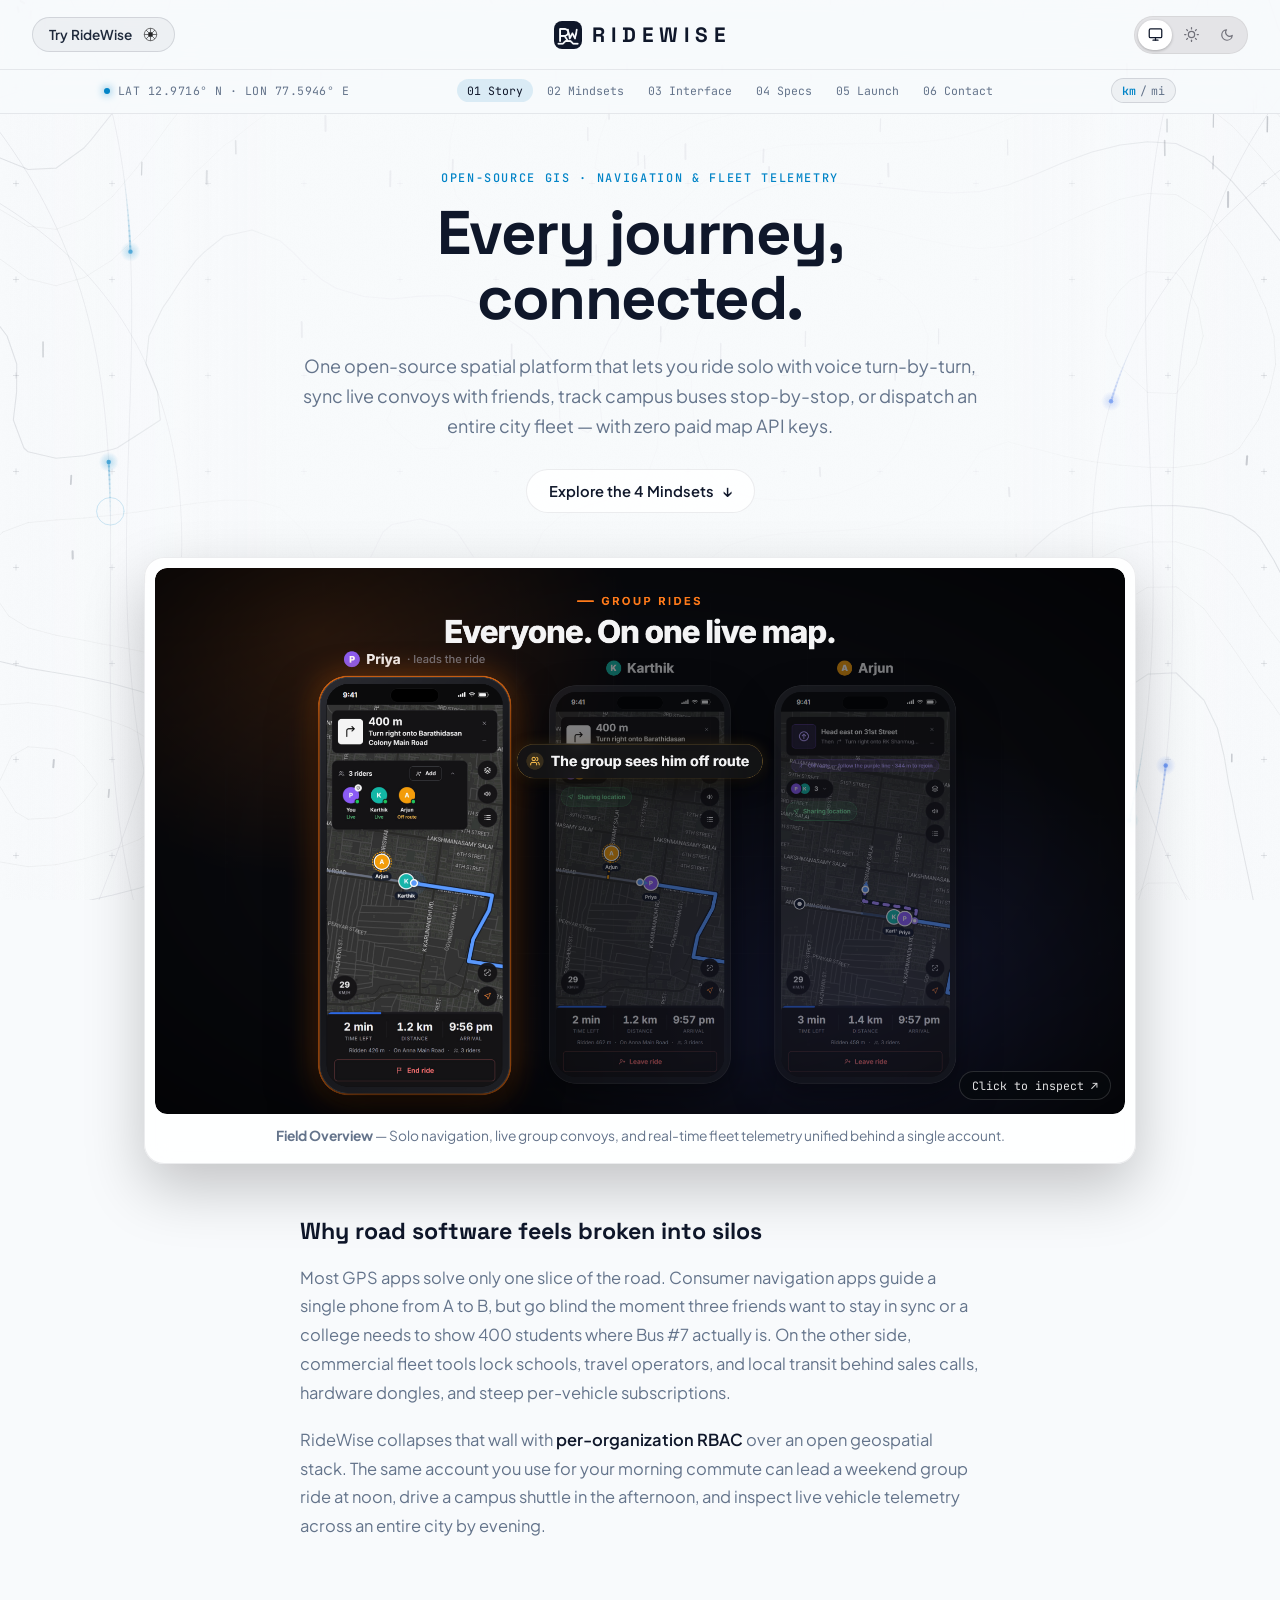
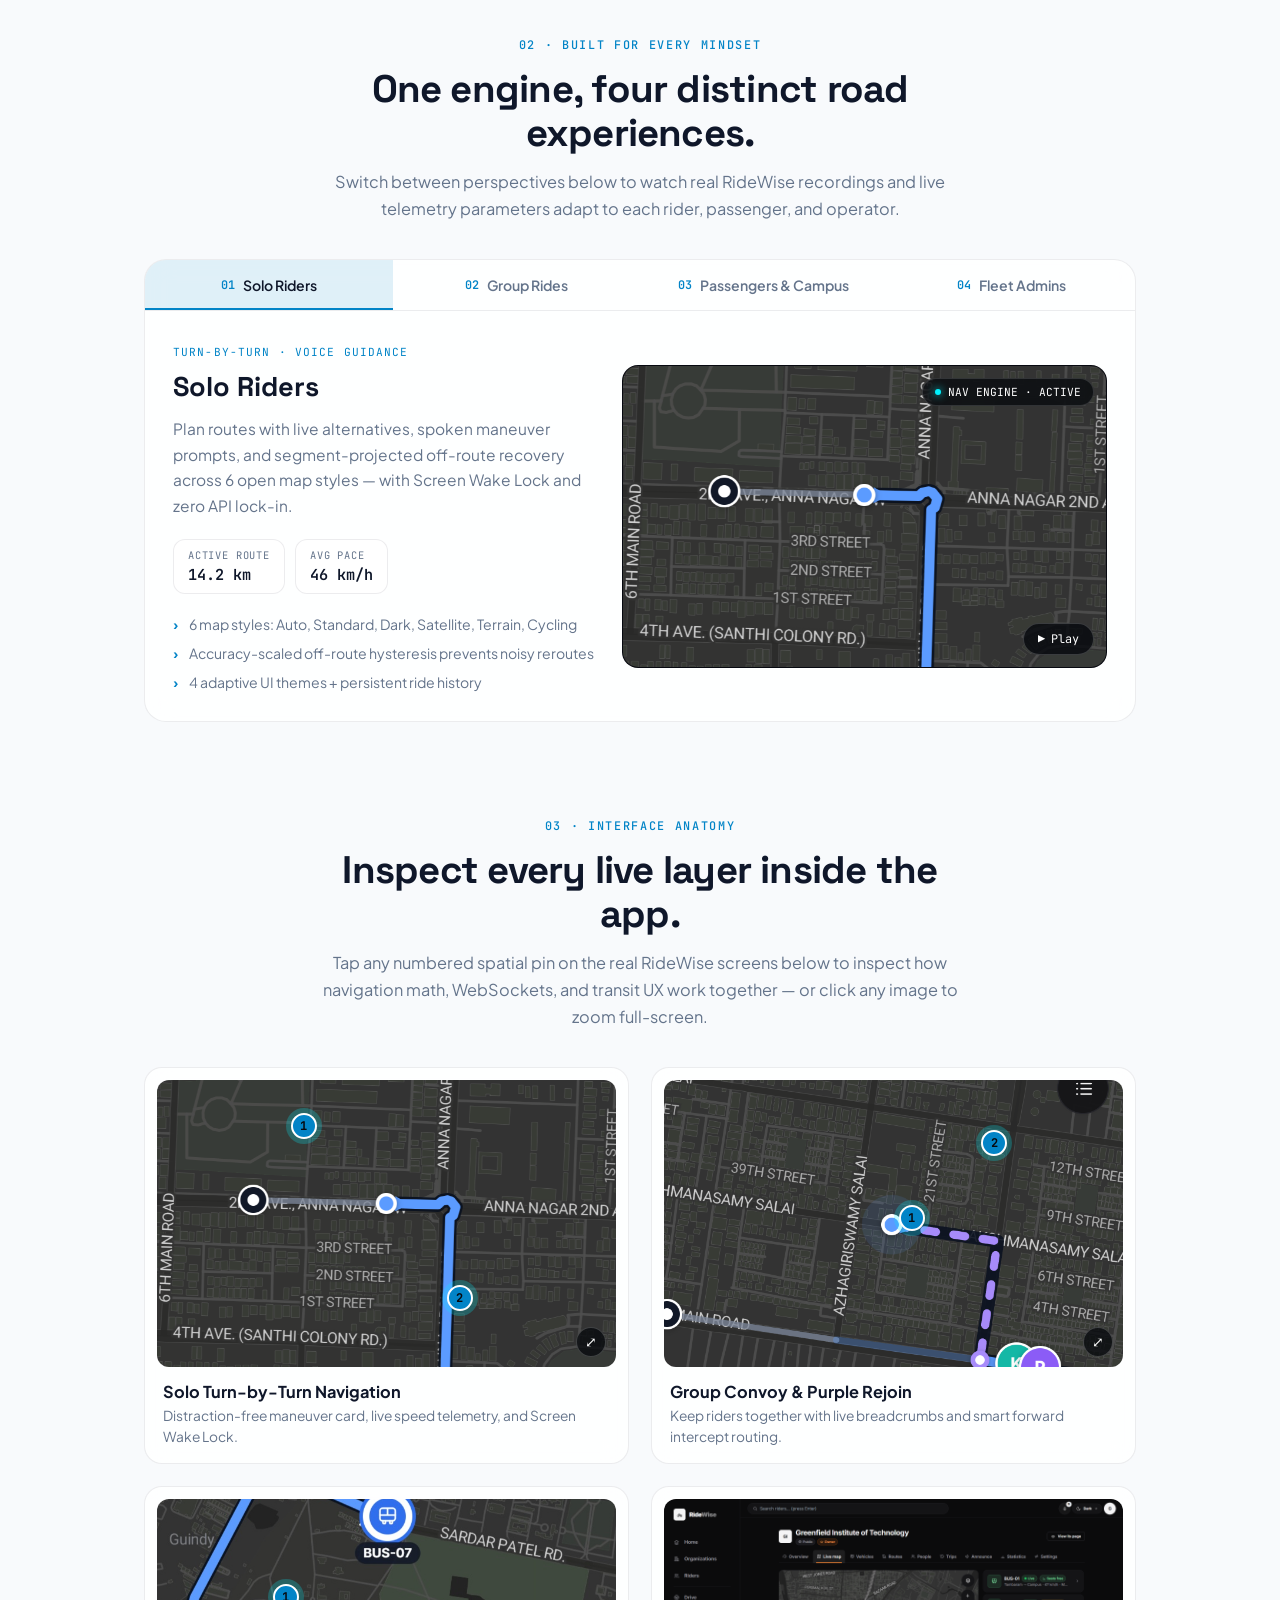
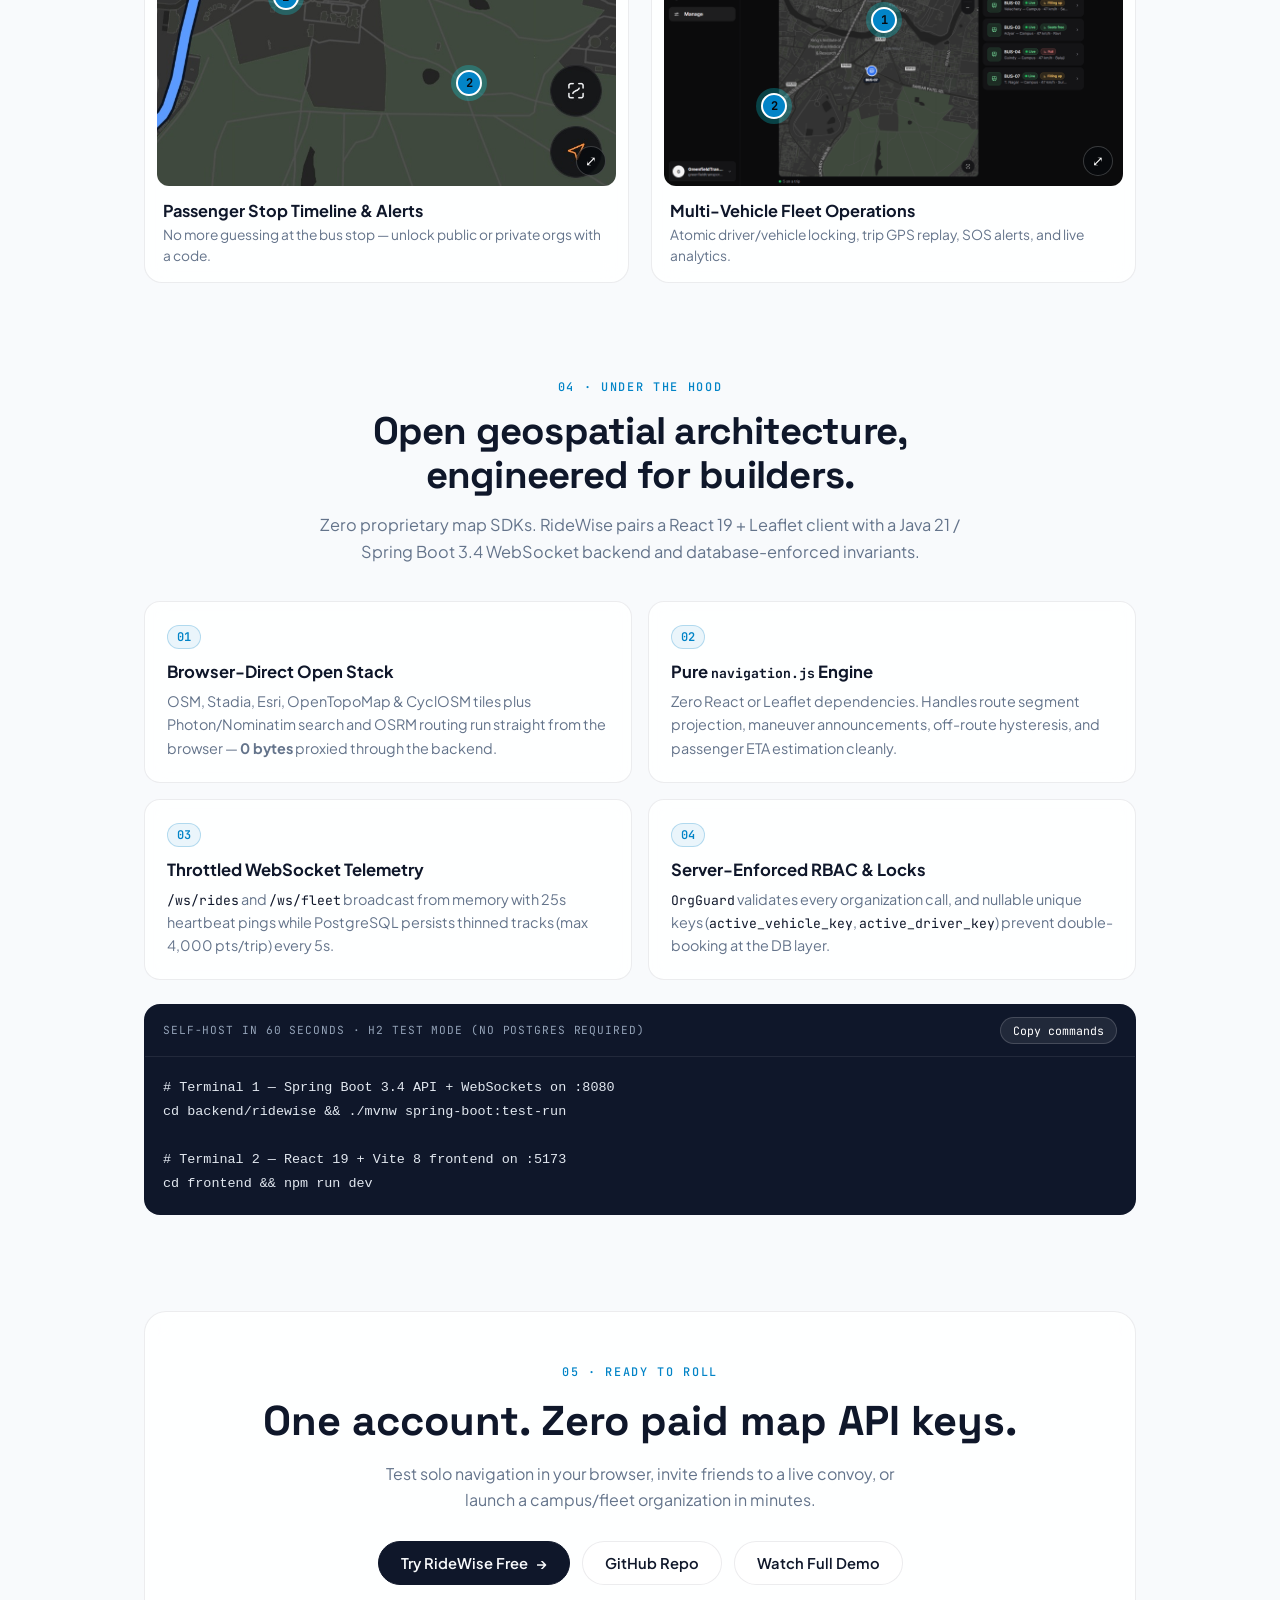
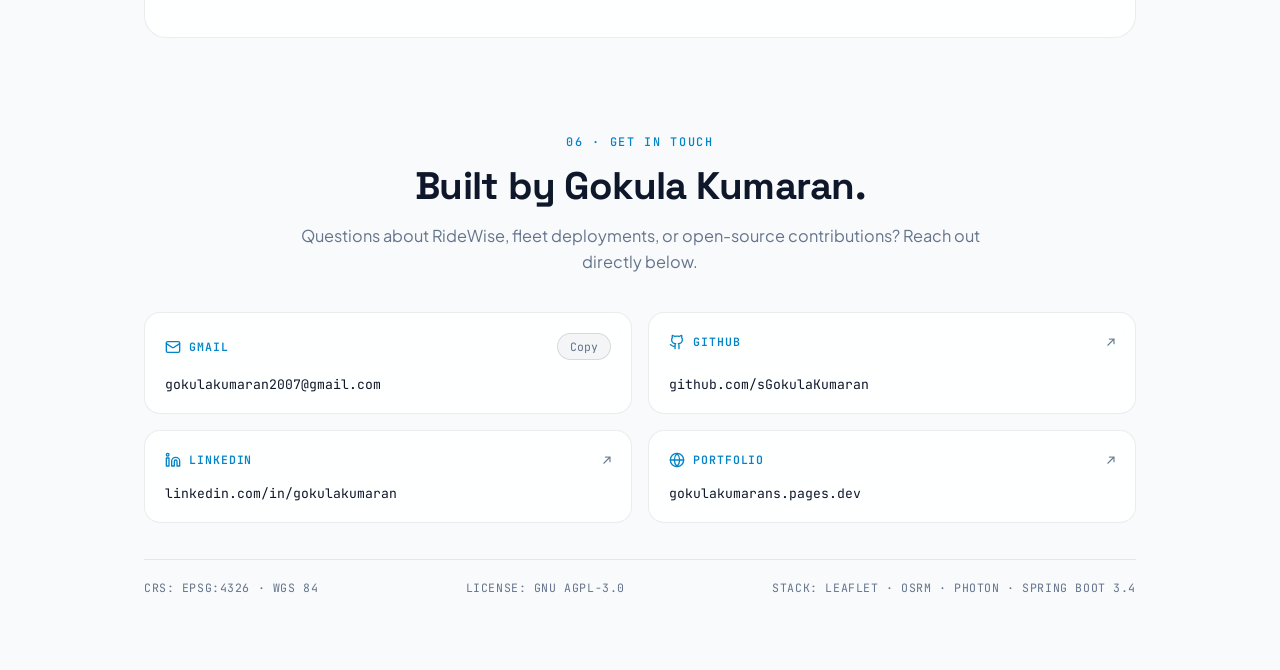
==== commit 9a9a76ae: "Add Chapter 06 contact section with builder profiles and email copy" ====
--- a/landingPage.html
+++ b/landingPage.html
@@ -119,6 +119,7 @@
         <a href="#ch-interface" class="gis-ch-link" data-ch="ch-interface">03 Interface</a>
         <a href="#ch-architecture" class="gis-ch-link" data-ch="ch-architecture">04 Specs</a>
         <a href="#ch-launch" class="gis-ch-link" data-ch="ch-launch">05 Launch</a>
+        <a href="#ch-contact" class="gis-ch-link" data-ch="ch-contact">06 Contact</a>
       </div>
 
       <button class="gis-unit-toggle" id="gisUnitToggle" type="button" aria-label="Toggle distance units between kilometers and miles">
@@ -146,10 +147,6 @@
             One open-source spatial platform that lets you ride solo with voice turn-by-turn, sync live convoys with friends, track campus buses stop-by-stop, or dispatch an entire city fleet — with zero paid map API keys.
           </p>
           <div class="hero-actions">
-            <a href="https://ride-wise.pages.dev" target="_blank" rel="noopener noreferrer" class="blog-btn-primary js-zip-launch">
-              <span>Try RideWise Live</span>
-              <span aria-hidden="true">→</span>
-            </a>
             <a href="#ch-mindsets" class="blog-btn-secondary">
               <span>Explore the 4 Mindsets</span>
               <span aria-hidden="true">↓</span>
@@ -457,6 +454,80 @@
             </a>
           </div>
         </div>
+      </section>
+
+      <!-- ================================================================
+           CHAPTER 06: CONTACT & BUILDER LINKS
+           ================================================================ -->
+      <section id="ch-contact" class="blog-chapter ch-contact" data-coords="LAT 13.0827° N · LON 80.2707° E">
+        <div class="prose-col section-intro">
+          <p class="eyebrow">06 · GET IN TOUCH</p>
+          <h2 class="section-title">Built by Gokula Kumaran.</h2>
+          <p class="section-desc">
+            Questions about RideWise, fleet deployments, or open-source contributions? Reach out directly below.
+          </p>
+        </div>
+
+        <div class="contact-grid">
+          <div class="contact-card">
+            <div class="contact-card-head">
+              <span class="contact-label">
+                <svg width="16" height="16" viewBox="0 0 24 24" fill="none" stroke="currentColor" stroke-width="2" stroke-linecap="round" stroke-linejoin="round" aria-hidden="true">
+                  <rect x="2" y="4" width="20" height="16" rx="2"></rect>
+                  <path d="m22 7-8.97 5.7a1.94 1.94 0 0 1-2.06 0L2 7"></path>
+                </svg>
+                GMAIL
+              </span>
+              <button type="button" class="copy-code-btn" id="btnCopyEmail">Copy</button>
+            </div>
+            <a href="mailto:gokulakumaran2007@gmail.com" class="contact-value">gokulakumaran2007@gmail.com</a>
+          </div>
+
+          <a href="https://github.com/sGokulaKumaran" target="_blank" rel="noopener noreferrer" class="contact-card contact-card-link">
+            <div class="contact-card-head">
+              <span class="contact-label">
+                <svg width="16" height="16" viewBox="0 0 24 24" fill="none" stroke="currentColor" stroke-width="2" stroke-linecap="round" stroke-linejoin="round" aria-hidden="true">
+                  <path d="M15 22v-4a4.8 4.8 0 0 0-1-3.5c3 0 6-2 6-5.5.08-1.25-.27-2.48-1-3.5.28-1.15.28-2.35 0-3.5 0 0-1 0-3 1.5-2.64-.5-5.36-.5-8 0C6 2 5 2 5 2c-.3 1.15-.3 2.35 0 3.5A5.403 5.403 0 0 0 4 9c0 3.5 3 5.5 6 5.5-.39.49-.68 1.05-.85 1.65-.17.6-.22 1.23-.15 1.85v4"></path>
+                  <path d="M9 18c-4.51 2-5-2-7-2"></path>
+                </svg>
+                GITHUB
+              </span>
+              <span class="contact-arrow" aria-hidden="true">↗</span>
+            </div>
+            <span class="contact-value">github.com/sGokulaKumaran</span>
+          </a>
+
+          <!-- Update LinkedIn handle below if different -->
+          <a href="https://www.linkedin.com/in/gokulakumaran" target="_blank" rel="noopener noreferrer" class="contact-card contact-card-link">
+            <div class="contact-card-head">
+              <span class="contact-label">
+                <svg width="16" height="16" viewBox="0 0 24 24" fill="none" stroke="currentColor" stroke-width="2" stroke-linecap="round" stroke-linejoin="round" aria-hidden="true">
+                  <path d="M16 8a6 6 0 0 1 6 6v7h-4v-7a2 2 0 0 0-2-2 2 2 0 0 0-2 2v7h-4v-7a6 6 0 0 1 6-6z"></path>
+                  <rect width="4" height="12" x="2" y="9"></rect>
+                  <circle cx="4" cy="4" r="2"></circle>
+                </svg>
+                LINKEDIN
+              </span>
+              <span class="contact-arrow" aria-hidden="true">↗</span>
+            </div>
+            <span class="contact-value">linkedin.com/in/gokulakumaran</span>
+          </a>
+
+          <a href="https://gokulakumarans.pages.dev" target="_blank" rel="noopener noreferrer" class="contact-card contact-card-link">
+            <div class="contact-card-head">
+              <span class="contact-label">
+                <svg width="16" height="16" viewBox="0 0 24 24" fill="none" stroke="currentColor" stroke-width="2" stroke-linecap="round" stroke-linejoin="round" aria-hidden="true">
+                  <circle cx="12" cy="12" r="10"></circle>
+                  <line x1="2" y1="12" x2="22" y2="12"></line>
+                  <path d="M12 2a15.3 15.3 0 0 1 4 10 15.3 15.3 0 0 1-4 10 15.3 15.3 0 0 1-4-10 15.3 15.3 0 0 1 4-10z"></path>
+                </svg>
+                PORTFOLIO
+              </span>
+              <span class="contact-arrow" aria-hidden="true">↗</span>
+            </div>
+            <span class="contact-value">gokulakumarans.pages.dev</span>
+          </a>
+        </div>
 
         <footer class="gis-footer">
           <span>CRS: EPSG:4326 · WGS 84</span>
--- a/landingPage.css
+++ b/landingPage.css
@@ -1569,6 +1569,82 @@
   gap: 12px;
 }
 
+/* Chapter 06: Contact Grid */
+.contact-grid {
+  display: grid;
+  grid-template-columns: repeat(2, 1fr);
+  gap: 16px;
+}
+
+.contact-card {
+  display: flex;
+  flex-direction: column;
+  justify-content: space-between;
+  gap: 16px;
+  padding: 20px;
+  border-radius: 16px;
+  border: 1px solid var(--border-color);
+  background: var(--surface-card);
+  backdrop-filter: blur(12px);
+  -webkit-backdrop-filter: blur(12px);
+  text-decoration: none;
+  color: var(--text-main);
+  transition: border-color 0.2s ease, transform 0.2s ease;
+}
+
+.contact-card:hover {
+  border-color: var(--btn-try-hover-border);
+  transform: translateY(-2px);
+}
+
+.contact-card-head {
+  display: flex;
+  align-items: center;
+  justify-content: space-between;
+  gap: 10px;
+}
+
+.contact-label {
+  display: inline-flex;
+  align-items: center;
+  gap: 8px;
+  font-family: 'JetBrains Mono', monospace;
+  font-size: 0.72rem;
+  font-weight: 600;
+  letter-spacing: 0.08em;
+  color: var(--accent-cyan);
+}
+
+.contact-arrow {
+  font-family: 'JetBrains Mono', monospace;
+  font-size: 0.85rem;
+  color: var(--text-muted);
+}
+
+.contact-value {
+  font-family: 'JetBrains Mono', monospace;
+  font-size: 0.82rem;
+  color: var(--text-main);
+  text-decoration: none;
+  word-break: break-all;
+}
+
+.contact-card .copy-code-btn {
+  background: var(--btn-try-bg);
+  border-color: var(--btn-try-border);
+  color: var(--text-muted);
+}
+
+.contact-card .copy-code-btn:hover {
+  color: var(--text-main);
+  border-color: var(--btn-try-hover-border);
+}
+
+.contact-card .copy-code-btn.copied {
+  border-color: var(--accent-cyan);
+  color: var(--accent-cyan);
+}
+
 .gis-footer {
   margin-top: 36px;
   padding-top: 20px;
@@ -1656,7 +1732,8 @@
   }
 
   .bento-grid,
-  .specs-grid {
+  .specs-grid,
+  .contact-grid {
     grid-template-columns: 1fr;
   }
 }
